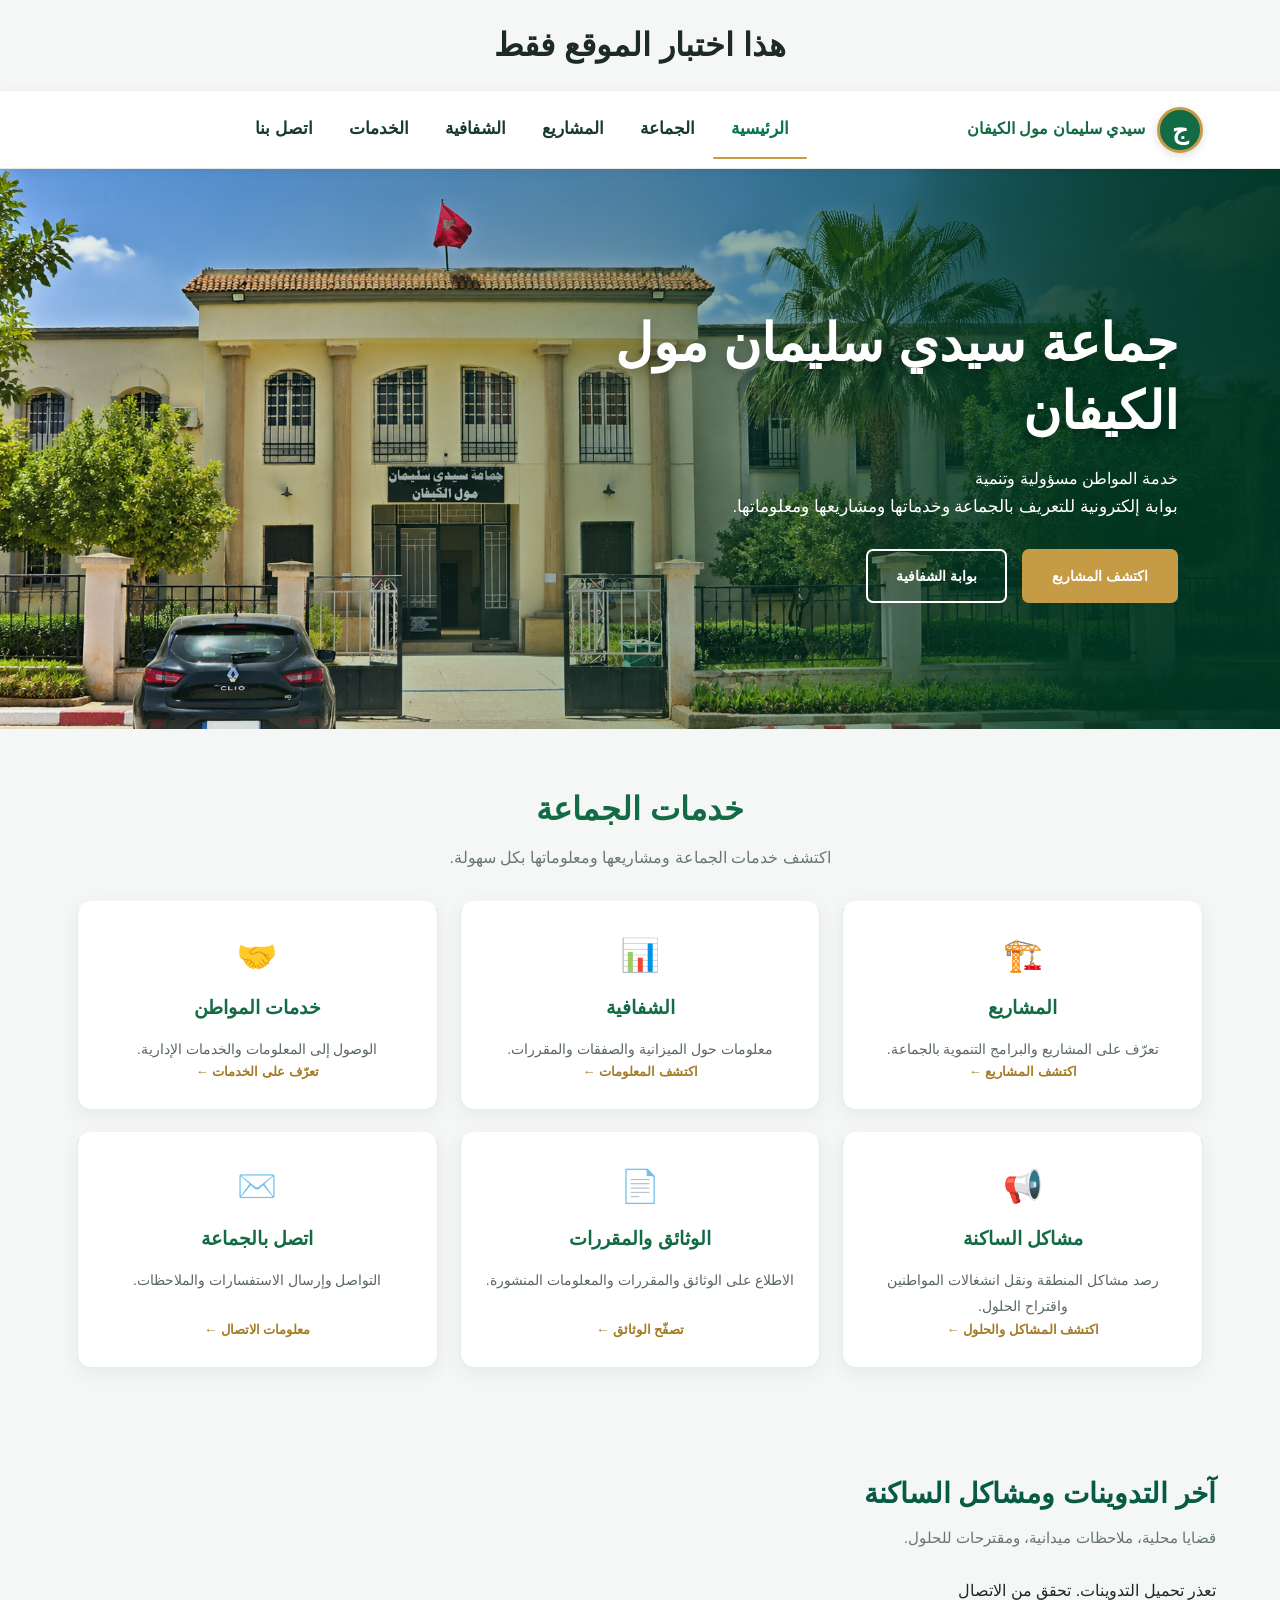
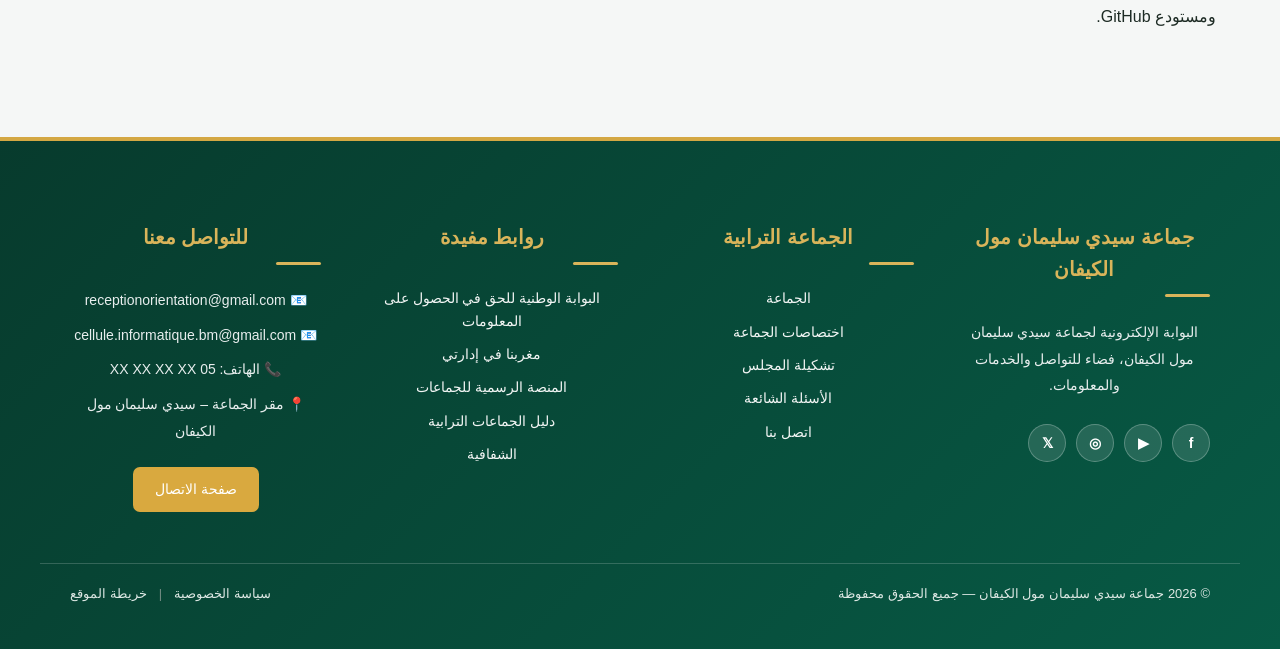
==== index.html @ 18ee107d "Update index.html" ====
<!DOCTYPE html>
<html lang="ar" dir="rtl">

<head>
    <meta charset="UTF-8">
    <meta name="viewport" content="width=device-width, initial-scale=1.0">

    <title>جماعة سيدي سليمان مول الكيفان النسخة التجريبية</title>

    <link rel="stylesheet" href="style.css">
</head>

<body>
    <div style="text-align:center; padding:20px;">
        <h1>هذا اختبار الموقع فقط </h1>
    </div>
    <header <header class="header">

        <div class="brand">

            <div class="logo-mark">
                ج
            </div>

            <div class="brand-text">
                <strong>سيدي سليمان مول الكيفان</strong>
            </div>

        </div>

        <nav>
            <a href="index.html" class="active">الرئيسية</a>
            <a href="pages/commune.html">الجماعة</a>
            <a href="pages/projects.html">المشاريع</a>
            <a href="pages/transparency.html">الشفافية</a>
            <a href="#">الخدمات</a>
            <a href="pages/contact.html">اتصل بنا</a>
        </nav>

    </header>


    <main>

        <section class="hero">

            <div class="hero-content">

                <h1>جماعة سيدي سليمان مول الكيفان</h1>

                <p>
                    خدمة المواطن مسؤولية وتنمية
                </p>

                <p class="description">
                    بوابة إلكترونية للتعريف بالجماعة
                    وخدماتها ومشاريعها ومعلوماتها.
                </p>

                <div class="buttons">

                    <a href="pages/projects.html" class="btn primary">
                        اكتشف المشاريع
                    </a>

                    <a href="pages/transparency.html" class="btn secondary">
                        بوابة الشفافية
                    </a>

                </div>

            </div>

        </section>

        <section class="services" id="services">
            <h2>خدمات الجماعة</h2>
            <p class="services-intro">اكتشف خدمات الجماعة ومشاريعها ومعلوماتها بكل سهولة.</p>

            <div class="cards">

                <a href="pages/projects.html" class="card">
                    <div class="card-icon">🏗️</div>
                    <h3>المشاريع</h3>
                    <p>تعرّف على المشاريع والبرامج التنموية بالجماعة.</p>
                    <span class="card-link">اكتشف المشاريع ←</span>
                </a>

                <a href="pages/transparency.html" class="card">
                    <div class="card-icon">📊</div>
                    <h3>الشفافية</h3>
                    <p>معلومات حول الميزانية والصفقات والمقررات.</p>
                    <span class="card-link">اكتشف المعلومات ←</span>
                </a>

                <a href="pages/services.html" class="card">
                    <div class="card-icon">🤝</div>
                    <h3>خدمات المواطن</h3>
                    <p>الوصول إلى المعلومات والخدمات الإدارية.</p>
                    <span class="card-link">تعرّف على الخدمات ←</span>
                </a>

                <a href="#posts" class="card">
                    <div class="card-icon">📢</div>
                    <h3>مشاكل الساكنة</h3>
                    <p>رصد مشاكل المنطقة ونقل انشغالات المواطنين واقتراح الحلول.</p>
                    <span class="card-link">اكتشف المشاكل والحلول ←</span>
                </a>

                <a href="pages/documents.html" class="card">
                    <div class="card-icon">📄</div>
                    <h3>الوثائق والمقررات</h3>
                    <p>الاطلاع على الوثائق والمقررات والمعلومات المنشورة.</p>
                    <span class="card-link">تصفّح الوثائق ←</span>
                </a>

                <a href="pages/contact.html" class="card">
                    <div class="card-icon">✉️</div>
                    <h3>اتصل بالجماعة</h3>
                    <p>التواصل وإرسال الاستفسارات والملاحظات.</p>
                    <span class="card-link">معلومات الاتصال ←</span>
                </a>

            </div>
        </section>
        <section class="posts-section" id="posts">
            <div class="section-header">
                <h2>آخر التدوينات ومشاكل الساكنة</h2>
                <p>قضايا محلية، ملاحظات ميدانية، ومقترحات للحلول.</p>
            </div>

            <div id="posts-container" class="posts-grid">
                <p>جاري تحميل التدوينات...</p>
            </div>
        </section>
    </main>


    <footer class="site-footer">

        <div class="footer-container">

            <!-- معلومات الجماعة -->
            <div class="footer-column">
                <h3>جماعة سيدي سليمان مول الكيفان</h3>
                <p>
                    البوابة الإلكترونية لجماعة سيدي سليمان مول الكيفان،
                    فضاء للتواصل والخدمات والمعلومات.
                </p>

                <div class="social-links">
                    <a href="#" aria-label="Facebook">f</a>
                    <a href="#" aria-label="YouTube">▶</a>
                    <a href="#" aria-label="Instagram">◎</a>
                    <a href="#" aria-label="X">𝕏</a>
                </div>
            </div>


            <!-- روابط الجماعة -->
            <div class="footer-column">
                <h3>الجماعة الترابية</h3>

                <a href="pages/commune.html">الجماعة</a>
                <a href="pages/commune.html">اختصاصات الجماعة</a>
                <a href="pages/commune.html">تشكيلة المجلس</a>
                <a href="pages/commune.html">الأسئلة الشائعة</a>
                <a href="pages/contact.html">اتصل بنا</a>
            </div>


            <!-- روابط مفيدة -->
            <div class="footer-column">
                <h3>روابط مفيدة</h3>

                <a href="#">البوابة الوطنية للحق في الحصول على المعلومات</a>
                <a href="#">مغربنا في إدارتي</a>
                <a href="#">المنصة الرسمية للجماعات</a>
                <a href="#">دليل الجماعات الترابية</a>
                <a href="pages/transparency.html">الشفافية</a>
            </div>


            <!-- الاتصال -->
            <div class="footer-column">
                <h3>للتواصل معنا</h3>

                <p>📧 receptionorientation@gmail.com</p>
                <p>📧 cellule.informatique.bm@gmail.com</p>
                <p>📞 الهاتف: 05 XX XX XX XX</p>
                <p>📍 مقر الجماعة – سيدي سليمان مول الكيفان</p>

                <a href="pages/contact.html" class="contact-button">
                    صفحة الاتصال
                </a>
            </div>

        </div>


        <!-- أسفل الفوتر -->
        <div class="footer-bottom">
            <p>
                © 2026 جماعة سيدي سليمان مول الكيفان
                — جميع الحقوق محفوظة
            </p>

            <div>
                <a href="#">سياسة الخصوصية</a>
                <span>|</span>
                <a href="#">خريطة الموقع</a>
            </div>
        </div>

    </footer>


    <script src="script.js"></script>

</body>

</html>
---- style.css ----
/* =====================================================

   الموقع الإلكتروني لجماعة سيدي سليمان مول الكيفان

   STYLE.CSS

\===================================================== */





/* =====================================================

   إعدادات عامة

\===================================================== */



* {

    margin: 0;

    padding: 0;

    box-sizing: border-box;

}



html {

    scroll-behavior: smooth;

}



body {

    font-family: Arial, "Tahoma", sans-serif;

    direction: rtl;

    background: #f5f7f6;

    color: #1d2b24;

    line-height: 1.6;

}





/* =====================================================

   HEADER - الشريط العلوي

\===================================================== */



.header {

    height: 78px;



    background: #ffffff;



    display: flex;

    align-items: center;

    justify-content: space-between;



    padding: 0 6%;



    direction: rtl;



    border-bottom: 1px solid #e8e8e8;



    box-shadow: 0 2px 12px rgba(0, 0, 0, 0.06);



    position: relative;

    z-index: 100;

}





/* =====================================================

   الشعار واسم الجماعة

\===================================================== */



.brand {

    display: flex;

    align-items: center;



    gap: 12px;



    white-space: nowrap;

}





/* الشعار المؤقت */



.logo-mark {

    width: 46px;

    height: 46px;



    border-radius: 50%;



    background: #126b45;



    color: #ffffff;



    display: flex;

    align-items: center;

    justify-content: center;



    font-size: 25px;

    font-weight: bold;



    border: 3px solid #c59b45;



    box-shadow: 0 3px 10px rgba(0, 0, 0, 0.12);

}





/* اسم الجماعة */



.brand-text {

    display: flex;

    flex-direction: column;



    line-height: 1.3;

}



.brand-text span {

    font-size: 12px;



    color: #c59b45;



    font-weight: bold;

}



.brand-text strong {

    font-size: 16px;



    color: #126b45;



    font-weight: 700;

}





/* =====================================================

   القائمة الرئيسية

\===================================================== */



nav {

    display: flex;



    align-items: center;



    gap: 25px;



    margin: 0;

    padding: 0;

}



nav a {

    position: relative;



    text-decoration: none;



    color: #26352e;



    font-size: 14px;



    font-weight: 600;



    padding: 8px 0;



    transition: 0.3s ease;

}





/* عند تمرير الماوس */



nav a:hover {

    color: #126b45;

}





/* الصفحة الحالية */



nav a.active {

    color: #126b45;

}





/* الخط الذهبي تحت الصفحة الحالية */



nav a.active::after {

    content: "";



    position: absolute;



    right: 0;

    left: 0;



    bottom: 0;



    height: 2px;



    background: #c59b45;



    border-radius: 10px;

}





/* =====================================================

   HERO - البانر الرئيسي

\===================================================== */



.hero {

    min-height: 560px;



    background-image:

        linear-gradient(90deg,

            rgba(0, 60, 40, 0.05),

            rgba(0, 60, 40, 0.68)),

        url("images/commune.jpg");



    background-size: cover;



    background-position: center;



    background-repeat: no-repeat;



    display: flex;



    align-items: center;



    padding: 70px 8%;

}





/* محتوى البانر */



.hero-content {

    color: white;



    max-width: 650px;



    margin-right: 0;



    margin-left: auto;



    text-align: right;

}





/* اسم الجماعة فوق العنوان */



.hero-content>p:first-child {

    font-size: 18px;



    font-weight: 600;



    margin-bottom: 10px;

}





/* العنوان الرئيسي */



.hero h1 {

    font-size: 52px;



    line-height: 1.3;



    margin: 15px 0 20px;



    color: #ffffff;



    font-weight: 800;



    text-shadow: 0 3px 12px rgba(0, 0, 0, 0.25);

}





/* الوصف */



.hero .description {

    font-size: 17px;



    line-height: 1.9;



    color: #ffffff;



    margin-bottom: 25px;

}





/* =====================================================

   أزرار البانر

\===================================================== */



.buttons {

    display: flex;



    align-items: center;



    gap: 15px;



    margin-top: 25px;

}



.btn {

    display: inline-block;



    padding: 14px 28px;



    border-radius: 7px;



    text-decoration: none;



    font-weight: bold;



    font-size: 14px;



    transition: all 0.3s ease;

}





/* زر المشاريع */



.btn.primary {

    background: #c59b45;



    color: #ffffff;



    border: 2px solid #c59b45;

}



.btn.primary:hover {

    background: #b18738;



    border-color: #b18738;



    transform: translateY(-2px);

}





/* زر الشفافية */



.btn.secondary {

    background: transparent;



    color: #ffffff;



    border: 2px solid #ffffff;

}



.btn.secondary:hover {

    background: #ffffff;



    color: #126b45;



    transform: translateY(-2px);

}





/* =====================================================

   قسم خدمات الجماعة

\===================================================== */



.services {

    padding: 70px 8%;



    background: #f5f7f6;



    text-align: center;

}





/* عنوان القسم */



.services h2 {

    font-size: 32px;



    margin-bottom: 40px;



    color: #126b45;



    font-weight: 800;

}





/* البطاقات */



.cards {

    display: grid;



    grid-template-columns: repeat(3, 1fr);



    gap: 25px;



    max-width: 1200px;



    margin: 0 auto;

}





/* البطاقة */



.card {

    background: #ffffff;



    padding: 35px 25px;



    border-radius: 14px;



    box-shadow:

        0 5px 20px rgba(0, 0, 0, 0.07);



    transition: all 0.3s ease;



    border-top: 3px solid transparent;

}



/* الحفاظ على شكل البطاقة عندما تكون رابطاً */

a.card {

    display: block;

    box-sizing: border-box;

    color: inherit;

    text-decoration: none;

    cursor: pointer;



    padding: 22px 18px;

    min-height: 135px;

    border-radius: 14px;



    transition: transform 0.25s ease, box-shadow 0.25s ease;

}



a.card:hover {

    transform: translateY(-4px);

    box-shadow: 0 8px 22px rgba(0, 75, 55, 0.12);

}



a.card h3 {

    color: #08764f;

    margin-bottom: 10px;

}



a.card p {

    color: #666;

    line-height: 1.8;

}



a.card:focus-visible {

    outline: 2px solid #c9a34a;

    outline-offset: 3px;

}



/* تأثير البطاقة */



.card:hover {

    transform: translateY(-5px);



    border-top-color: #c59b45;



    box-shadow:

        0 10px 25px rgba(0, 0, 0, 0.10);

}





/* عنوان البطاقة */



.card h3 {

    color: #126b45;



    font-size: 20px;



    margin-bottom: 15px;

}





/* نص البطاقة */



.card p {

    color: #555555;



    line-height: 1.9;



    font-size: 14px;

}





/* =====================================================

   FOOTER

\===================================================== */



footer {

    background: #103d2b;



    color: #ffffff;



    text-align: center;



    padding: 25px 15px;



    font-size: 14px;

}



footer p {

    margin: 0;

}





/* =====================================================

   RESPONSIVE - الأجهزة اللوحية

\===================================================== */



@media (max-width: 1000px) {



    .header {

        padding: 0 4%;

    }



    nav {

        gap: 18px;

    }



    nav a {

        font-size: 13px;

    }



    .hero h1 {

        font-size: 45px;

    }



    .cards {

        grid-template-columns: repeat(2, 1fr);

    }

}





/* =====================================================

   RESPONSIVE - الهاتف

\===================================================== */



@media (max-width: 768px) {



    /* HEADER */



    .header {

        height: auto;



        padding: 14px 20px;



        flex-direction: column;



        gap: 15px;

    }





    /* الشعار */



    .brand {

        width: 100%;



        justify-content: center;

    }





    .logo-mark {

        width: 42px;

        height: 42px;



        font-size: 22px;

    }





    .brand-text strong {

        font-size: 15px;

    }





    /* القائمة */



    nav {

        width: 100%;



        justify-content: center;



        flex-wrap: wrap;



        gap: 10px 18px;

    }



    nav a {

        font-size: 13px;

    }





    /* HERO */



    .hero {

        min-height: 620px;



        padding: 50px 25px;



        justify-content: center;



        background-position: center center;

    }





    .hero-content {

        width: 100%;



        max-width: 600px;



        margin: 0 auto;



        text-align: center;

    }





    .hero-content>p:first-child {

        font-size: 16px;

    }





    .hero h1 {

        font-size: 38px;



        line-height: 1.45;

    }





    .hero .description {

        font-size: 15px;



        line-height: 1.8;

    }





    /* الأزرار */



    .buttons {

        justify-content: center;



        flex-wrap: wrap;



        gap: 10px;

    }





    .btn {

        padding: 12px 22px;



        font-size: 13px;

    }





    /* الخدمات */



    /* الخدمات */

    .services {

        padding: 35px 20px;

    }



    .services h2 {

        font-size: 28px;

        margin-bottom: 22px;

    }



    .cards {

        display: grid;

        grid-template-columns: repeat(3, minmax(0, 1fr));

        gap: 16px;

        align-items: stretch;

    }



    .cards .card {

        min-width: 0;

        padding: 22px 18px;

        margin: 0;

        border-radius: 14px;

        transition: transform 0.2s ease, box-shadow 0.2s ease;

    }



    .cards .card:hover {

        transform: translateY(-4px);

        box-shadow: 0 10px 25px rgba(0, 65, 45, 0.10);

    }



    @media (max-width: 768px) {

        .cards {

            grid-template-columns: repeat(2, minmax(0, 1fr));

        }

    }



    @media (max-width: 480px) {

        .cards {

            grid-template-columns: 1fr;

        }

    }

}





/* =====================================================

   RESPONSIVE - الهواتف الصغيرة

\===================================================== */



@media (max-width: 480px) {



    .header {

        padding: 12px 15px;

    }





    .brand-text span {

        font-size: 10px;

    }





    .brand-text strong {

        font-size: 13px;

    }





    nav {

        gap: 8px 13px;

    }





    nav a {

        font-size: 12px;

    }





    .hero {

        min-height: 600px;



        padding: 40px 18px;



        background-position: center;

    }





    .hero h1 {

        font-size: 31px;

    }





    .hero-content>p:first-child {

        font-size: 14px;

    }





    .hero .description {

        font-size: 14px;

    }





    .buttons {

        flex-direction: column;



        align-items: center;

    }





    .btn {

        width: 200px;



        text-align: center;

    }





    .services h2 {

        font-size: 25px;

    }

}



/* =========================

   FOOTER

\========================= */



.site-footer {

    background: linear-gradient(135deg, #073b2d, #075a45);

    color: #ffffff;

    margin-top: 60px;

    direction: rtl;

    border-top: 4px solid #d4a843;

}



.footer-container {

    max-width: 1200px;

    margin: auto;

    padding: 55px 30px 40px;



    display: grid;

    grid-template-columns: repeat(4, 1fr);

    gap: 45px;

}



.footer-column h3 {

    color: #d9b45a;

    font-size: 20px;

    margin-bottom: 22px;

    position: relative;

    padding-bottom: 12px;

}



.footer-column h3::after {

    content: "";

    position: absolute;

    right: 0;

    bottom: 0;



    width: 45px;

    height: 3px;



    background: #d9b45a;

    border-radius: 5px;

}



.footer-column p {

    color: #e8eeee;

    font-size: 14px;

    line-height: 1.9;

    margin: 8px 0;

}



.footer-column a {

    display: block;



    color: #f2f5f4;

    text-decoration: none;



    font-size: 14px;

    margin: 11px 0;



    transition: 0.3s;

}



.footer-column a:hover {

    color: #d9b45a;

    transform: translateX(-6px);

}





/* زر الاتصال */



.contact-button {

    display: inline-block !important;



    background: #d9a93f;

    color: #ffffff !important;



    padding: 11px 22px;

    border-radius: 7px;



    margin-top: 15px !important;



    text-align: center;



    transition: 0.3s !important;

}



.contact-button:hover {

    background: #ffffff;

    color: #075a45 !important;



    transform: translateY(-2px) !important;

}





/* شبكات التواصل */



.social-links {

    display: flex;

    gap: 10px;

    margin-top: 25px;

}



.social-links a {

    width: 38px;

    height: 38px;



    display: flex !important;

    align-items: center;

    justify-content: center;



    background: rgba(255, 255, 255, 0.12);



    border: 1px solid rgba(255, 255, 255, 0.25);



    border-radius: 50%;



    color: white !important;



    font-weight: bold;



    margin: 0 !important;

}



.social-links a:hover {

    background: #d9a93f;

    border-color: #d9a93f;



    transform: translateY(-4px) !important;

}





/* الجزء السفلي */



.footer-bottom {

    border-top: 1px solid rgba(255, 255, 255, 0.18);



    max-width: 1200px;

    margin: auto;



    padding: 20px 30px;



    display: flex;

    justify-content: space-between;

    align-items: center;



    gap: 20px;



    font-size: 13px;

}



.footer-bottom p {

    margin: 0;

    color: #dce7e3;

}



.footer-bottom div {

    display: flex;

    gap: 12px;

    align-items: center;

}



.footer-bottom a {

    color: #dce7e3;

    text-decoration: none;

}



.footer-bottom a:hover {

    color: #d9b45a;

}



.footer-bottom span {

    color: #718a82;

}





/* =========================

   الهاتف

\========================= */



@media (max-width: 900px) {



    .footer-container {

        grid-template-columns: repeat(2, 1fr);

        gap: 35px;

    }



}





@media (max-width: 600px) {



    .footer-container {

        grid-template-columns: 1fr;

        padding: 40px 25px;

    }



    .footer-bottom {

        flex-direction: column;

        text-align: center;

    }



}



.posts-section .section-header p {

    color: #666;

    line-height: 1.8;

}



.posts-grid {

    display: grid;

    grid-template-columns: repeat(auto-fit, minmax(250px, 1fr));

    gap: 22px;

    max-width: 1200px;

    margin: 0 auto;

}



.post-card {

    background: #fff;

    border-radius: 12px;

    overflow: hidden;

    box-shadow: 0 4px 15px rgba(0, 0, 0, 0.07);

}



.post-card img {

    width: 100%;

    height: 200px;

    object-fit: cover;

}



.post-card .post-content {

    padding: 18px;

}



.post-card h3 {

    color: #075b43;

    margin: 0 0 12px;

    line-height: 1.7;

}



.post-card p {

    color: #555;

    line-height: 1.8;

}



.post-card .post-date {

    color: #888;

    font-size: 13px;

}

/* =====================================================
   تحسين بطاقات الخدمات - شبكة مرتبة ومتجاوبة
   3 بطاقات في الصف على الحاسوب، 2 على اللوحي، و1 على الهاتف
===================================================== */
.services {
    padding: 48px 5%;
}

.services h2 {
    margin-bottom: 28px;
}

.services .cards {
    display: grid;
    grid-template-columns: repeat(3, minmax(0, 1fr));
    gap: 22px;
    width: 100%;
    max-width: 1200px;
    margin: 0 auto;
    align-items: stretch;
}

.services .cards>.card,
.services .cards>a.card {
    display: flex;
    flex-direction: column;
    justify-content: flex-start;
    min-width: 0;
    min-height: 165px;
    height: 100%;
    margin: 0;
    padding: 26px 22px;
    background: #fff;
    border: 1px solid #e6ece8;
    border-top: 3px solid transparent;
    border-radius: 14px;
    box-shadow: 0 5px 18px rgba(18, 70, 48, 0.07);
    color: #1d2b24;
    text-align: center;
    text-decoration: none;
    overflow-wrap: anywhere;
    transition: transform .22s ease, box-shadow .22s ease, border-color .22s ease;
}

.services .cards>.card:hover,
.services .cards>a.card:hover {
    transform: translateY(-5px);
    border-top-color: #c59b45;
    box-shadow: 0 12px 26px rgba(18, 70, 48, 0.13);
}

.services .cards .card h3 {
    margin: 0 0 12px;
    color: #126b45;
    font-size: 19px;
    line-height: 1.6;
}

.services .cards .card p {
    margin: 0;
    color: #5b6861;
    font-size: 14px;
    line-height: 1.9;
}

.services .cards .card:focus-visible {
    outline: 3px solid #c59b45;
    outline-offset: 3px;
}

@media (max-width: 1000px) {
    .services .cards {
        grid-template-columns: repeat(2, minmax(0, 1fr));
        gap: 18px;
    }
}

@media (max-width: 600px) {
    .services {
        padding: 34px 16px;
    }

    .services h2 {
        font-size: 25px;
        margin-bottom: 22px;
    }

    .services .cards {
        grid-template-columns: 1fr;
        gap: 14px;
    }

    .services .cards>.card,
    .services .cards>a.card {
        min-height: 0;
        padding: 22px 18px;
    }
}

/* شبكة خدمات الجماعة */
.services {
    padding: 55px 6%;
    background: #f5f7f6;
    text-align: center;
}

.services h2 {
    color: #126b45;
    font-size: 32px;
    margin-bottom: 10px;
}

.services-intro {
    color: #697a72;
    margin-bottom: 30px;
}

.services .cards {
    display: grid;
    grid-template-columns: repeat(3, minmax(0, 1fr));
    gap: 22px;
    max-width: 1200px;
    margin: 0 auto;
    align-items: stretch;
}

.services .card {
    display: flex;
    flex-direction: column;
    align-items: center;
    justify-content: flex-start;
    min-width: 0;
    min-height: 230px;
    padding: 28px 22px;
    margin: 0;
    background: #fff;
    border: 1px solid #e7ede9;
    border-top: 3px solid #c59b45;
    border-radius: 14px;
    box-shadow: 0 5px 18px rgba(0, 50, 35, 0.06);
    text-decoration: none;
    transition: transform .25s ease, box-shadow .25s ease;
}

.services .card:hover {
    transform: translateY(-5px);
    box-shadow: 0 12px 26px rgba(0, 65, 45, 0.12);
}

.services .card-icon {
    font-size: 32px;
    margin-bottom: 12px;
}

.services .card h3 {
    color: #126b45;
    font-size: 19px;
    margin-bottom: 10px;
}

.services .card p {
    color: #626e68;
    font-size: 14px;
    line-height: 1.9;
    margin-bottom: 15px;
}

.services .card-link {
    color: #a47b25;
    font-size: 13px;
    font-weight: bold;
    margin-top: auto;
}

@media (max-width: 900px) {
    .services .cards {
        grid-template-columns: repeat(2, minmax(0, 1fr));
        gap: 16px;
    }
}

@media (max-width: 520px) {
    .services {
        padding: 35px 16px;
    }

    .services .cards {
        grid-template-columns: 1fr;
    }

    .services .card {
        min-height: 190px;
    }

    /* بطاقات المنشورات */
    .posts-section {
        padding: 48px 6%;
    }

    .posts-section .section-header {
        max-width: 1200px;
        margin: 0 auto 24px;
    }

    .posts-grid {
        display: grid;
        grid-template-columns: repeat(3, minmax(0, 1fr));
        gap: 22px;
        max-width: 1200px;
        margin: 0 auto;
        align-items: stretch;
    }

    .post-card {
        min-width: 0;
        overflow: hidden;
        display: flex;
        flex-direction: column;
        background: #fff;
        border: 1px solid #e7ede9;
        border-radius: 14px;
        box-shadow: 0 5px 18px rgba(0, 50, 35, .07);
        transition: transform .25s ease, box-shadow .25s ease;
    }

    .post-card:hover {
        transform: translateY(-4px);
        box-shadow: 0 12px 26px rgba(0, 65, 45, .12);
    }

    .post-image-link,
    .post-image-placeholder {
        display: flex;
        width: 100%;
        height: 205px;
        overflow: hidden;
        align-items: center;
        justify-content: center;
        background: #eaf1ed;
    }

    .post-image {
        display: block;
        width: 100%;
        height: 100%;
        object-fit: cover;
    }

    .post-image-placeholder {
        font-size: 42px;
    }

    .post-content {
        display: flex;
        flex: 1;
        flex-direction: column;
        align-items: flex-start;
        padding: 20px;
    }

    .post-meta {
        display: flex;
        flex-wrap: wrap;
        align-items: center;
        gap: 8px;
        margin-bottom: 10px;
        color: #77847d;
        font-size: 12px;
    }

    .post-category {
        padding: 4px 9px;
        color: #126b45;
        background: #e8f3ed;
        border-radius: 20px;
    }

    .post-card h3 {
        margin: 0 0 10px;
        font-size: 18px;
        line-height: 1.7;
    }

    .post-card h3 a {
        color: #075b43;
        text-decoration: none;
    }

    .post-card p {
        margin: 0 0 18px;
        color: #626e68;
        font-size: 14px;
        line-height: 1.9;
    }

    .post-read-more {
        margin-top: auto;
        color: #a47b25;
        font-size: 13px;
        font-weight: 700;
        text-decoration: none;
    }

    @media (max-width: 900px) {
        .posts-grid {
            grid-template-columns: repeat(2, minmax(0, 1fr));
            gap: 16px;
        }
    }
}

/* تصميم احترافي لبطاقات آخر المنشورات */
.posts-section {
    padding: 40px 4%;
}

.posts-section .section-header {
    max-width: 1400px;
    margin: 0 auto 24px;
}

.posts-section .posts-grid {
    display: grid;
    grid-template-columns: repeat(4, minmax(0, 1fr));
    gap: 18px;
    max-width: 1400px;
    margin: 0 auto;
    align-items: stretch;
}

.posts-section .post-card {
    display: flex;
    flex-direction: column;
    min-width: 0;
    overflow: hidden;
    margin: 0;
    background: #fff;
    border: 1px solid #e5ebe7;
    border-radius: 12px;
    box-shadow: 0 4px 16px rgba(0, 55, 35, 0.07);
    transition: transform 0.2s ease, box-shadow 0.2s ease;
}

.posts-section .post-card:hover {
    transform: translateY(-4px);
    box-shadow: 0 9px 24px rgba(0, 55, 35, 0.13);
}

/* إطار الصورة: يعرض الصورة كاملة دون قصّها */
.posts-section .post-image-link,
.posts-section .post-image-placeholder {
    display: flex;
    align-items: center;
    justify-content: center;
    width: 100%;
    height: 165px;
    overflow: hidden;
    background: #f0f3f1;
}

.posts-section .post-image {
    display: block;
    width: 100%;
    height: 100%;
    object-fit: contain;
}

.posts-section .post-content {
    display: flex;
    flex: 1;
    flex-direction: column;
    align-items: flex-start;
    padding: 15px;
}

.posts-section .post-card h3 {
    font-size: 16px;
    line-height: 1.8;
    margin: 0 0 8px;
}

.posts-section .post-card p {
    font-size: 13px;
    line-height: 1.8;
    margin-bottom: 14px;
}

.posts-section .post-read-more {
    margin-top: auto;
}

/* الأجهزة اللوحية */
@media (max-width: 1050px) {
    .posts-section .posts-grid {
        grid-template-columns: repeat(2, minmax(0, 1fr));
    }
}

/* الهواتف */
@media (max-width: 560px) {
    .posts-section {
        padding: 30px 16px;
    }

    .posts-section .posts-grid {
        grid-template-columns: 1fr;
        gap: 16px;
    }

    .posts-section .post-image-link,
    .posts-section .post-image-placeholder {
        height: 200px;
    }
}

/* تحسين شامل لقسم المنشورات */
.posts-section {
    width: 100%;
    box-sizing: border-box;
    padding: 48px 5%;
    direction: rtl;
}

.posts-section .section-header {
    width: 100%;
    max-width: 1400px;
    margin: 0 auto 26px;
    text-align: right;
}

.posts-section .section-header h2 {
    color: #075b43;
    font-size: clamp(24px, 2.2vw, 32px);
    line-height: 1.6;
    margin-bottom: 8px;
}

.posts-section .section-header p {
    color: #65766d;
    font-size: 15px;
    line-height: 1.9;
}

/* شبكة بعرض كامل */
.posts-section #posts-container.posts-grid {
    display: grid !important;
    width: 100%;
    max-width: 1400px;
    box-sizing: border-box;
    grid-template-columns: repeat(4, minmax(0, 1fr)) !important;
    gap: 22px;
    margin: 0 auto;
    justify-items: stretch;
    align-items: stretch;
}

/* إطار كل منشور */
.posts-section .post-card {
    width: 100%;
    min-width: 0;
    box-sizing: border-box;
    border: 1px solid #e0e9e3;
    border-radius: 16px;
    background: #fff;
    overflow: hidden;
    box-shadow: 0 5px 20px rgba(0, 55, 35, .07);
    transition: transform .25s ease, box-shadow .25s ease;
}

.posts-section .post-card:hover {
    transform: translateY(-5px);
    box-shadow: 0 13px 28px rgba(0, 55, 35, .13);
}

/* صور المنشورات */
.posts-section .post-image-link,
.posts-section .post-image-placeholder {
    width: 100%;
    height: 175px;
    box-sizing: border-box;
    background: #f0f4f1;
    overflow: hidden;
}

.posts-section .post-image {
    width: 100%;
    height: 100%;
    object-fit: contain;
    display: block;
}

.posts-section .post-content {
    padding: 18px;
    text-align: right;
}

.posts-section .post-card h3 {
    font-size: 17px;
    line-height: 1.9;
    margin: 10px 0;
}

.posts-section .post-card h3 a {
    color: #075b43;
    text-decoration: none;
}

.posts-section .post-card h3 a:hover {
    color: #ad8128;
}

.posts-section .post-card p {
    color: #637168;
    font-size: 14px;
    line-height: 1.9;
}

.posts-section .post-read-more {
    display: inline-block;
    margin-top: 12px;
    padding: 9px 14px;
    border-radius: 8px;
    background: #075b43;
    color: #fff;
    text-decoration: none;
    font-size: 13px;
    transition: background .2s ease;
}

.posts-section .post-read-more:hover {
    background: #ad8128;
}

@media (max-width: 1050px) {
    .posts-section #posts-container.posts-grid {
        grid-template-columns: repeat(2, minmax(0, 1fr)) !important;
    }
}

@media (max-width: 560px) {
    .posts-section {
        padding: 32px 16px;
    }

    .posts-section #posts-container.posts-grid {
        grid-template-columns: 1fr !important;
        gap: 18px;
    }

    .posts-section .post-image-link,
    .posts-section .post-image-placeholder {
        height: 210px;
    }
}

/* إصلاح عرض شبكة المنشورات */
.posts-section {
    width: 100% !important;
    max-width: none !important;
    box-sizing: border-box !important;
}

.posts-section #posts-container {
    display: grid !important;
    width: 100% !important;
    max-width: 1400px !important;
    margin: 0 auto !important;
    box-sizing: border-box !important;
    grid-template-columns: repeat(4, minmax(0, 1fr)) !important;
    gap: 22px !important;
    justify-items: stretch !important;
}

.posts-section #posts-container>.post-card {
    width: 100% !important;
    max-width: none !important;
    min-width: 0 !important;
    margin: 0 !important;
    box-sizing: border-box !important;
}

@media (max-width: 1050px) {
    .posts-section #posts-container {
        grid-template-columns: repeat(2, minmax(0, 1fr)) !important;
    }
}

@media (max-width: 560px) {
    .posts-section #posts-container {
        grid-template-columns: 1fr !important;
    }
}

/* ===== تنسيق بطاقات التدوينات ===== */

#posts-container.posts-grid {
    display: grid;
    grid-template-columns: repeat(4, minmax(0, 1fr));
    gap: 20px;
    width: 100%;
    max-width: 1400px;
    margin: 0 auto;
    align-items: stretch;
}

/* إطار موحد لجميع التدوينات */
#posts-container .post-card {
    display: flex;
    flex-direction: column;
    width: 100%;
    min-width: 0;
    height: 100%;
    overflow: hidden;
    border: 1px solid #e5e7eb;
    border-radius: 12px;
    background: #ffffff;
    box-shadow: 0 3px 12px rgba(0, 0, 0, 0.06);
    transition: transform 0.2s ease, box-shadow 0.2s ease;
}

/* تأثير بسيط عند مرور المؤشر */
#posts-container .post-card:hover {
    transform: translateY(-4px);
    box-shadow: 0 8px 22px rgba(0, 0, 0, 0.12);
}

/* مساحة ثابتة للصورة */
#posts-container .post-image-link,
#posts-container .post-image-placeholder {
    display: flex;
    align-items: center;
    justify-content: center;
    width: 100%;
    aspect-ratio: 4 / 3;
    height: auto;
    min-height: 0;
    overflow: hidden;
    background: #f3f4f6;
}

/* إظهار الصورة كاملة داخل الإطار */
#posts-container .post-image {
    display: block;
    width: 100%;
    height: 100%;
    object-fit: contain;
    object-position: center;
}

/* العنوان فقط أسفل الصورة */
#posts-container .post-content {
    display: flex;
    flex-direction: column;
    flex: 1;
    justify-content: center;
    padding: 12px;
    text-align: right;
}

#posts-container .post-content>*:not(h3) {
    display: none;
}

#posts-container .post-content h3 {
    display: -webkit-box;
    margin: 0;
    overflow: hidden;
    color: #173b2b;
    font-size: 16px;
    font-weight: 700;
    line-height: 1.8;
    text-align: right;
    overflow-wrap: anywhere;
    -webkit-box-orient: vertical;
    -webkit-line-clamp: 2;
    line-clamp: 2;
    min-height: 3.6em;
}

/* الشاشات المتوسطة */
@media (max-width: 1000px) {
    #posts-container.posts-grid {
        grid-template-columns: repeat(2, minmax(0, 1fr));
        gap: 16px;
    }
}

/* الهواتف */
@media (max-width: 560px) {
    #posts-container.posts-grid {
        grid-template-columns: repeat(2, minmax(0, 1fr));
        gap: 10px;
    }

    #posts-container .post-content {
        padding: 8px;
    }

    #posts-container .post-content h3 {
        font-size: 14px;
        line-height: 1.7;
    }
}

/* ===== تنسيق القائمة الرئيسية فقط ===== */

header.header>nav {
    display: flex;
    flex-direction: row;
    justify-content: center;
    align-items: center;
    flex-wrap: nowrap;
    direction: rtl;
    gap: 0;
    width: 100%;
    margin: 0;
    padding: 0 24px;
    box-sizing: border-box;
}


header.header>nav a {
    display: inline-flex;
    align-items: center;
    justify-content: center;
    padding: 14px 18px;
    margin: 0;
    white-space: nowrap;
    text-align: center;
    text-decoration: none;
    font-size: 17px;
    font-weight: 700;
    line-height: 1.8;
    color: #173b2b;
    transition: color 0.2s ease, background-color 0.2s ease;
}

header.header>nav a:hover {
    color: #08744f;
}

header.header>nav a.active {
    color: #08744f;
    font-weight: 800;
}


/* الهاتف */
@media (max-width: 700px) {
    header.header>nav {
        flex-wrap: wrap;
        justify-content: center;
        padding: 8px;
    }

    header.header>nav a {
        padding: 8px 10px;
        font-size: 14px;
    }
}

/* ضبط صورة الجماعة في الهاتف */
@media screen and (max-width: 768px) {
    .hero {
        background-position: 35% center;
        background-size: cover;
    }
}
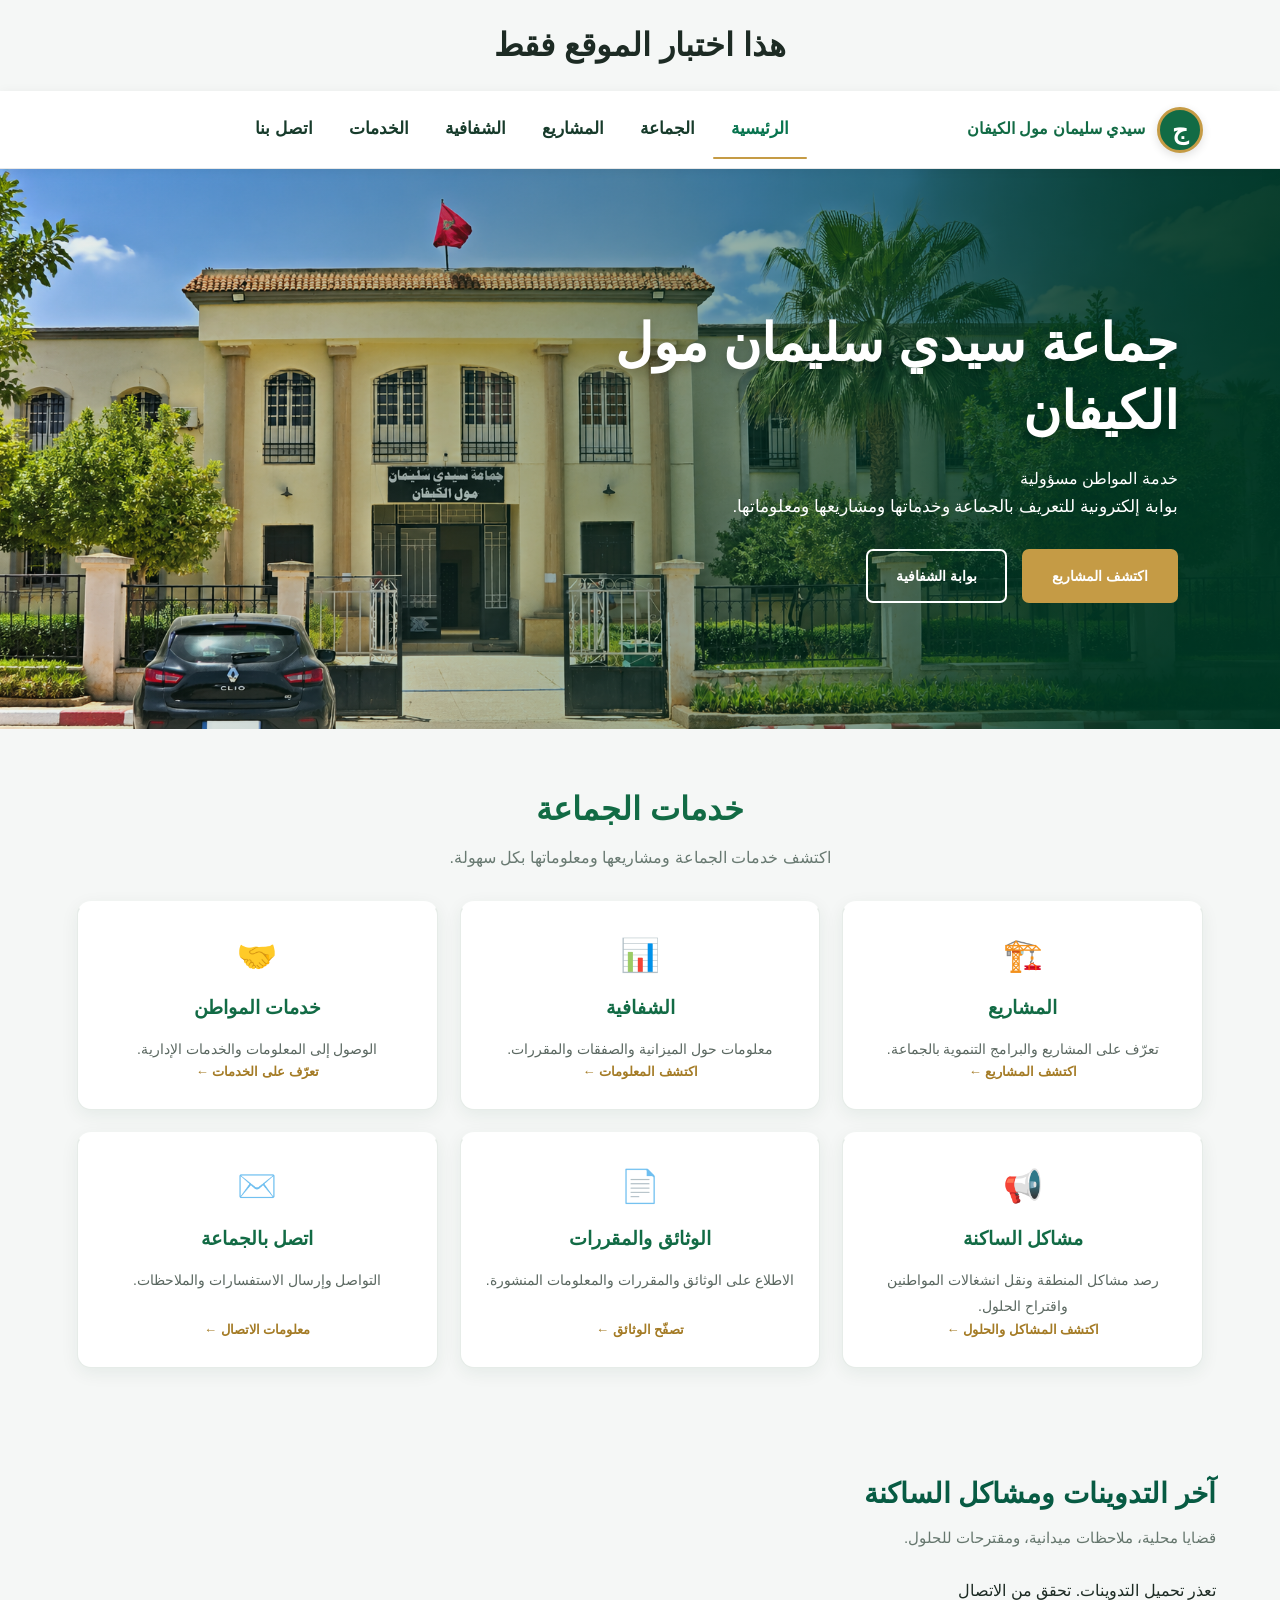
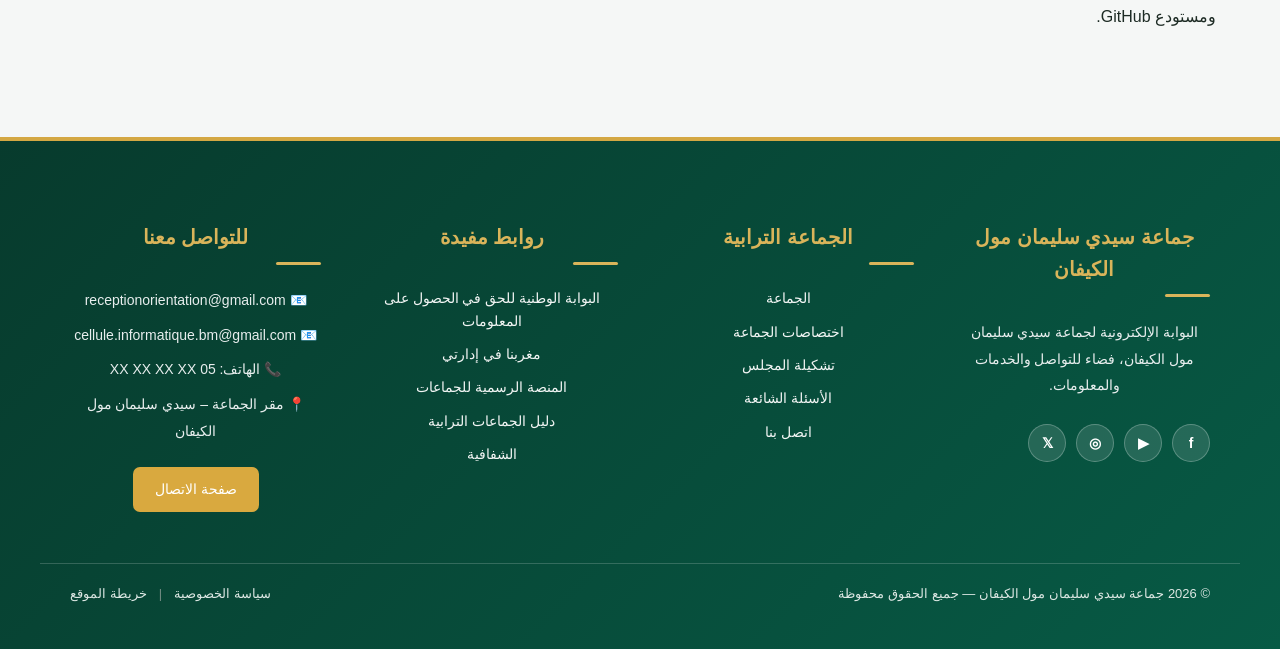
==== commit 42ef020d: "Update index.html" ====
--- a/index.html
+++ b/index.html
@@ -49,8 +49,7 @@
                 <h1>جماعة سيدي سليمان مول الكيفان</h1>
 
                 <p>
-                    خدمة المواطن مسؤولية وتنمية
-                </p>
+                    خدمة المواطن مسؤولية </p>
 
                 <p class="description">
                     بوابة إلكترونية للتعريف بالجماعة
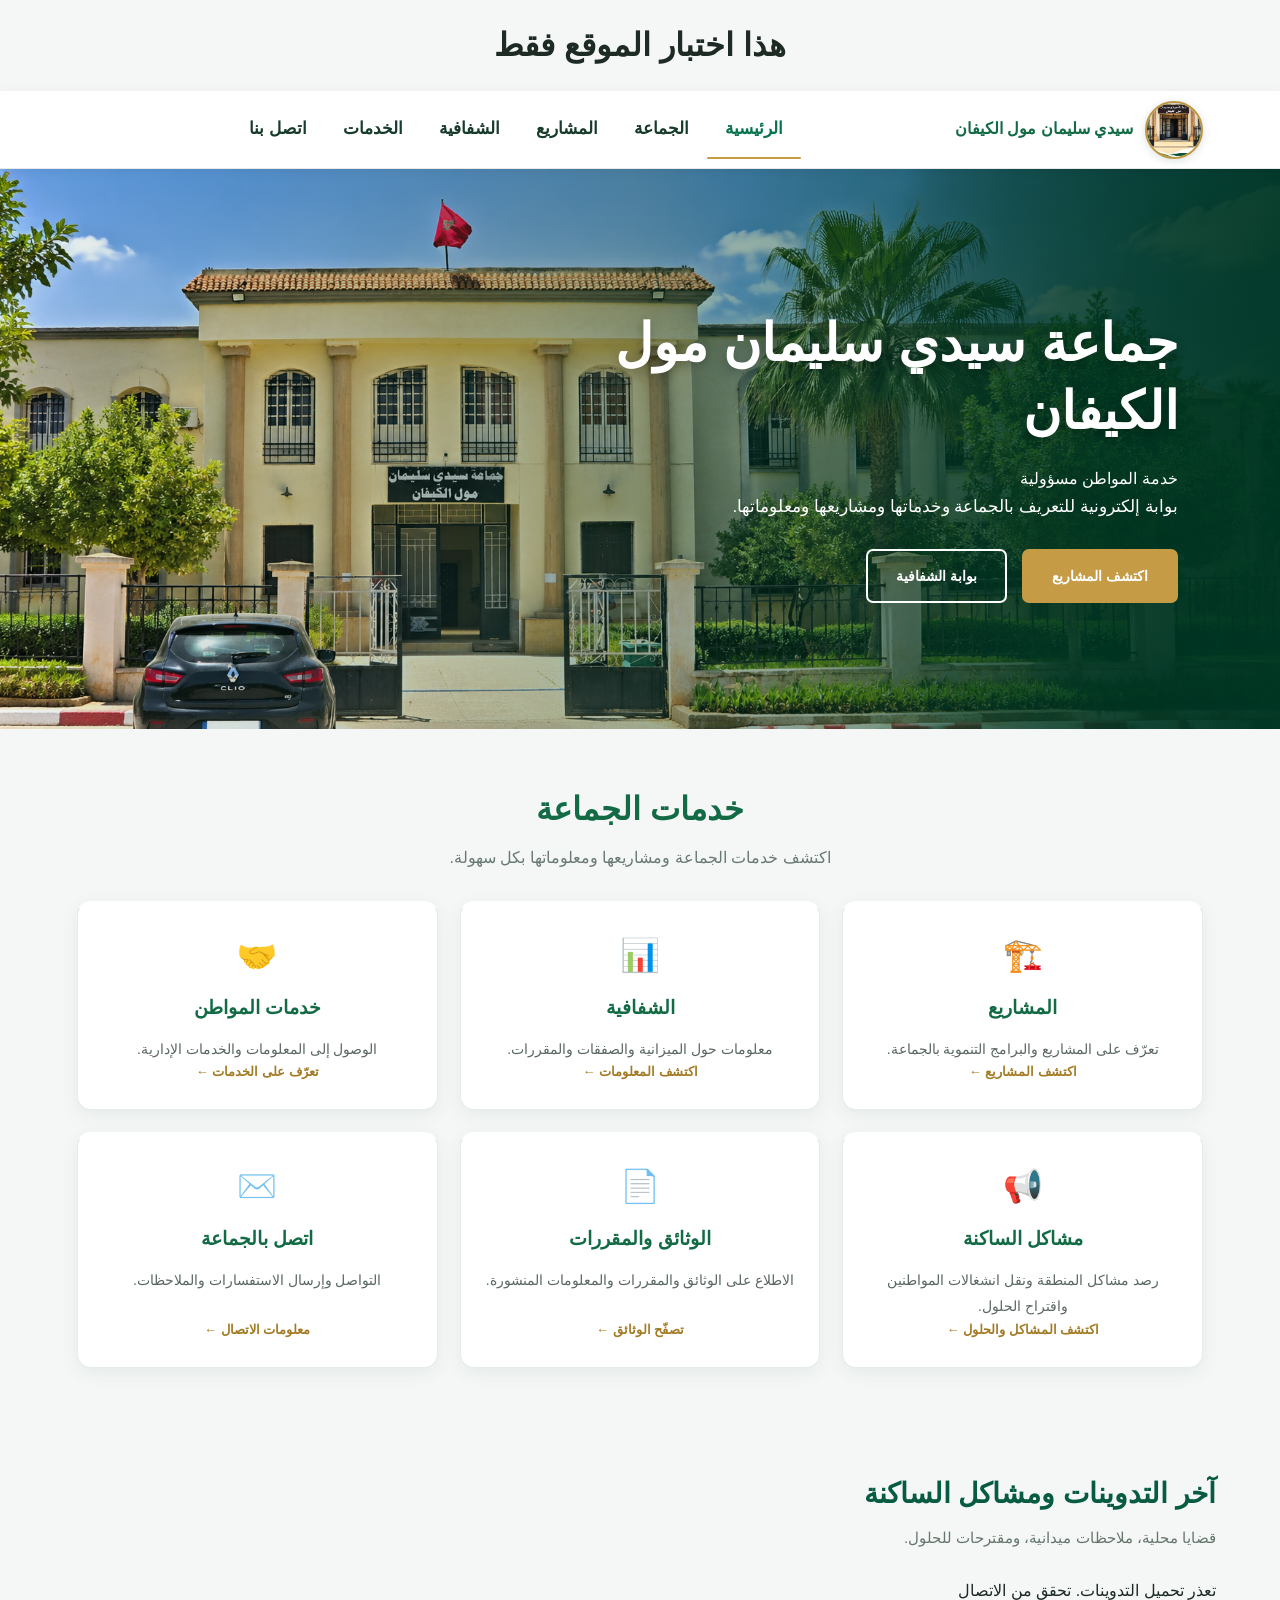
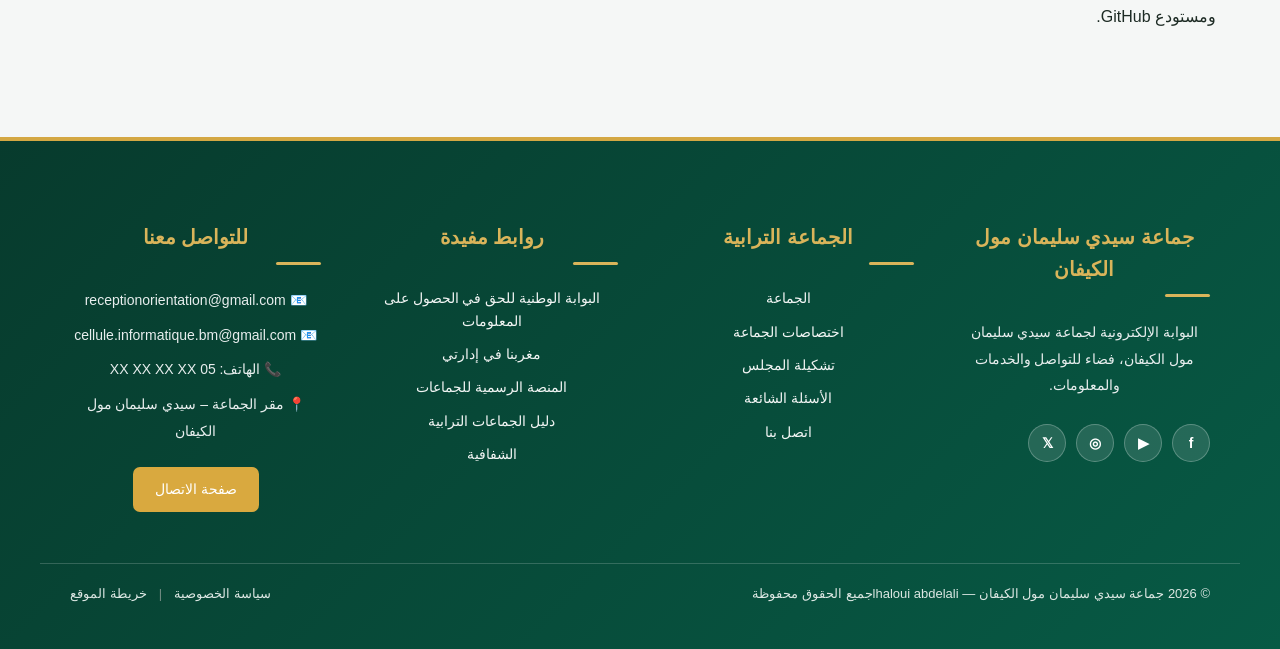
==== commit 98760a8e: "s" ====
--- a/index.html
+++ b/index.html
@@ -19,7 +19,12 @@
         <div class="brand">
 
             <div class="logo-mark">
-                ج
+
+                <a href="index.html" class="site-logo">
+                    <img src="images/logo-commune.png" alt="شعار جماعة سيدي سليمان مول الكيفان">
+                    <span>جماعة سيدي سليمان مول الكيفان</span>
+                </a>
+
             </div>
 
             <div class="brand-text">
@@ -201,7 +206,7 @@
         <div class="footer-bottom">
             <p>
                 © 2026 جماعة سيدي سليمان مول الكيفان
-                — جميع الحقوق محفوظة
+                — lhaloui abdelaliجميع الحقوق محفوظة
             </p>
 
             <div>
--- a/style.css
+++ b/style.css
@@ -140,47 +140,21 @@
 
 
 
+
+.logo-mark img {
+    width: 100%;
+    height: 100%;
+    object-fit: contain;
+    display: block;
+}
+
 .logo-mark {
-
-    width: 46px;
-
-    height: 46px;
-
-
-
-    border-radius: 50%;
-
-
-
-    background: #126b45;
-
-
-
-    color: #ffffff;
-
-
-
+    overflow: hidden;
     display: flex;
-
     align-items: center;
-
     justify-content: center;
-
-
-
-    font-size: 25px;
-
-    font-weight: bold;
-
-
-
-    border: 3px solid #c59b45;
-
-
-
-    box-shadow: 0 3px 10px rgba(0, 0, 0, 0.12);
-
-}
+}
+
 
 
 
@@ -2767,4 +2741,71 @@
         background-position: 35% center;
         background-size: cover;
     }
+}
+
+/* ضبط حجم شعار الجماعة */
+.header .logo-mark {
+    width: 58px;
+    height: 58px;
+    flex: 0 0 58px;
+    overflow: hidden;
+    display: flex;
+    align-items: center;
+    justify-content: center;
+    background: transparent;
+}
+
+.header .logo-mark img {
+    width: 100%;
+    height: 100%;
+    object-fit: contain;
+    display: block;
+}
+
+@media screen and (max-width: 768px) {
+    .header .logo-mark {
+        width: 44px;
+        height: 44px;
+        flex-basis: 44px;
+    }
+}
+
+/* إطار دائري احترافي لشعار الجماعة */
+.header .logo-mark {
+    width: 58px;
+    height: 58px;
+    flex: 0 0 58px;
+    box-sizing: border-box;
+    overflow: hidden;
+
+    display: flex;
+    align-items: center;
+    justify-content: center;
+
+    border: 2px solid #bd963f;
+    border-radius: 50%;
+    background: #ffffff;
+    padding: 3px;
+
+    box-shadow: 0 2px 8px rgba(0, 60, 40, 0.15);
+}
+
+.header .logo-mark img {
+    width: 100%;
+    height: 100%;
+    display: block;
+    object-fit: cover;
+    object-position: center;
+    border-radius: 50%;
+}
+
+/* حجم أصغر للهاتف */
+@media screen and (max-width: 768px) {
+    .header .logo-mark {
+        width: 44px;
+        height: 44px;
+        flex-basis: 44px;
+        border-width: 1.5px;
+        padding: 2px;
+    }
 }
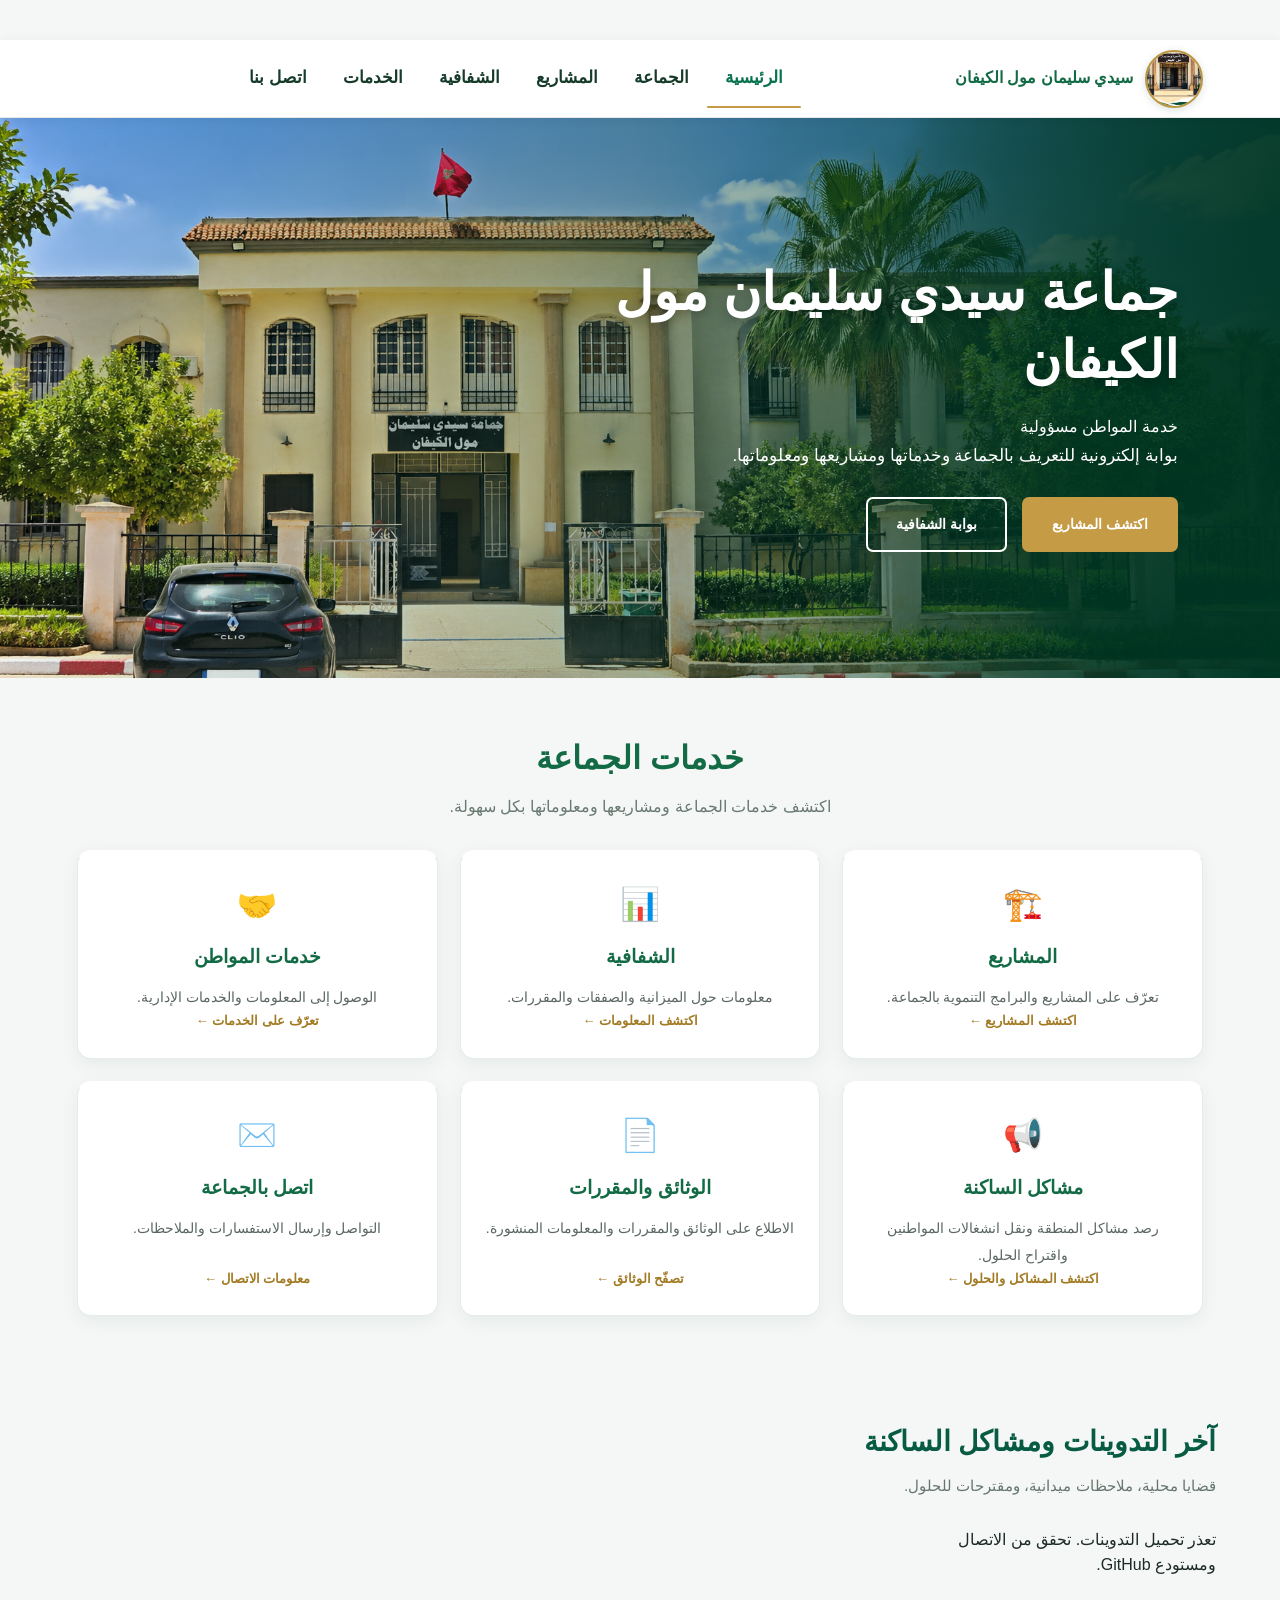
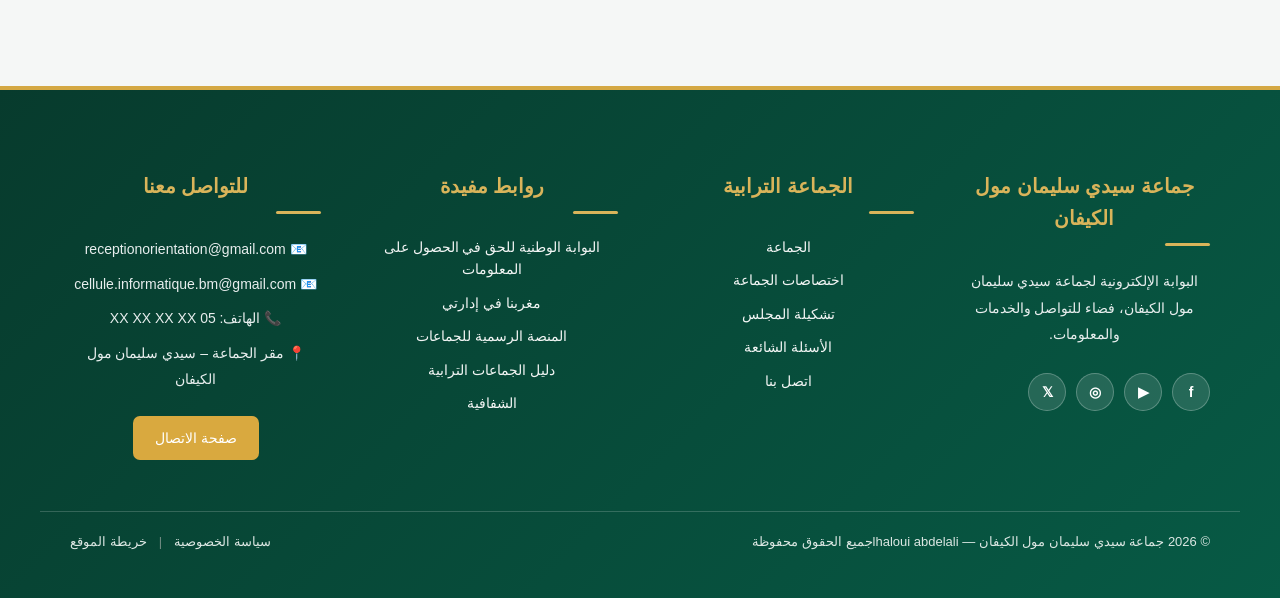
==== commit 6d8bd3d6: "d" ====
--- a/index.html
+++ b/index.html
@@ -12,7 +12,6 @@
 
 <body>
     <div style="text-align:center; padding:20px;">
-        <h1>هذا اختبار الموقع فقط </h1>
     </div>
     <header <header class="header">
 
--- a/style.css
+++ b/style.css
@@ -2808,4 +2808,37 @@
         border-width: 1.5px;
         padding: 2px;
     }
+}
+
+/* أيقونة الجماعة في الهيدر */
+.header .logo-mark {
+    width: 58px;
+    height: 58px;
+    flex: 0 0 58px;
+    padding: 0;
+    overflow: hidden;
+    box-sizing: border-box;
+    border: 2px solid #bd963f;
+    border-radius: 50%;
+    background: #fff;
+    display: flex;
+    align-items: center;
+    justify-content: center;
+}
+
+.header .logo-mark img {
+    display: block;
+    width: 100%;
+    height: 100%;
+    object-fit: cover;
+    object-position: center;
+    border-radius: 50%;
+}
+
+@media screen and (max-width: 768px) {
+    .header .logo-mark {
+        width: 48px;
+        height: 48px;
+        flex-basis: 48px;
+    }
 }
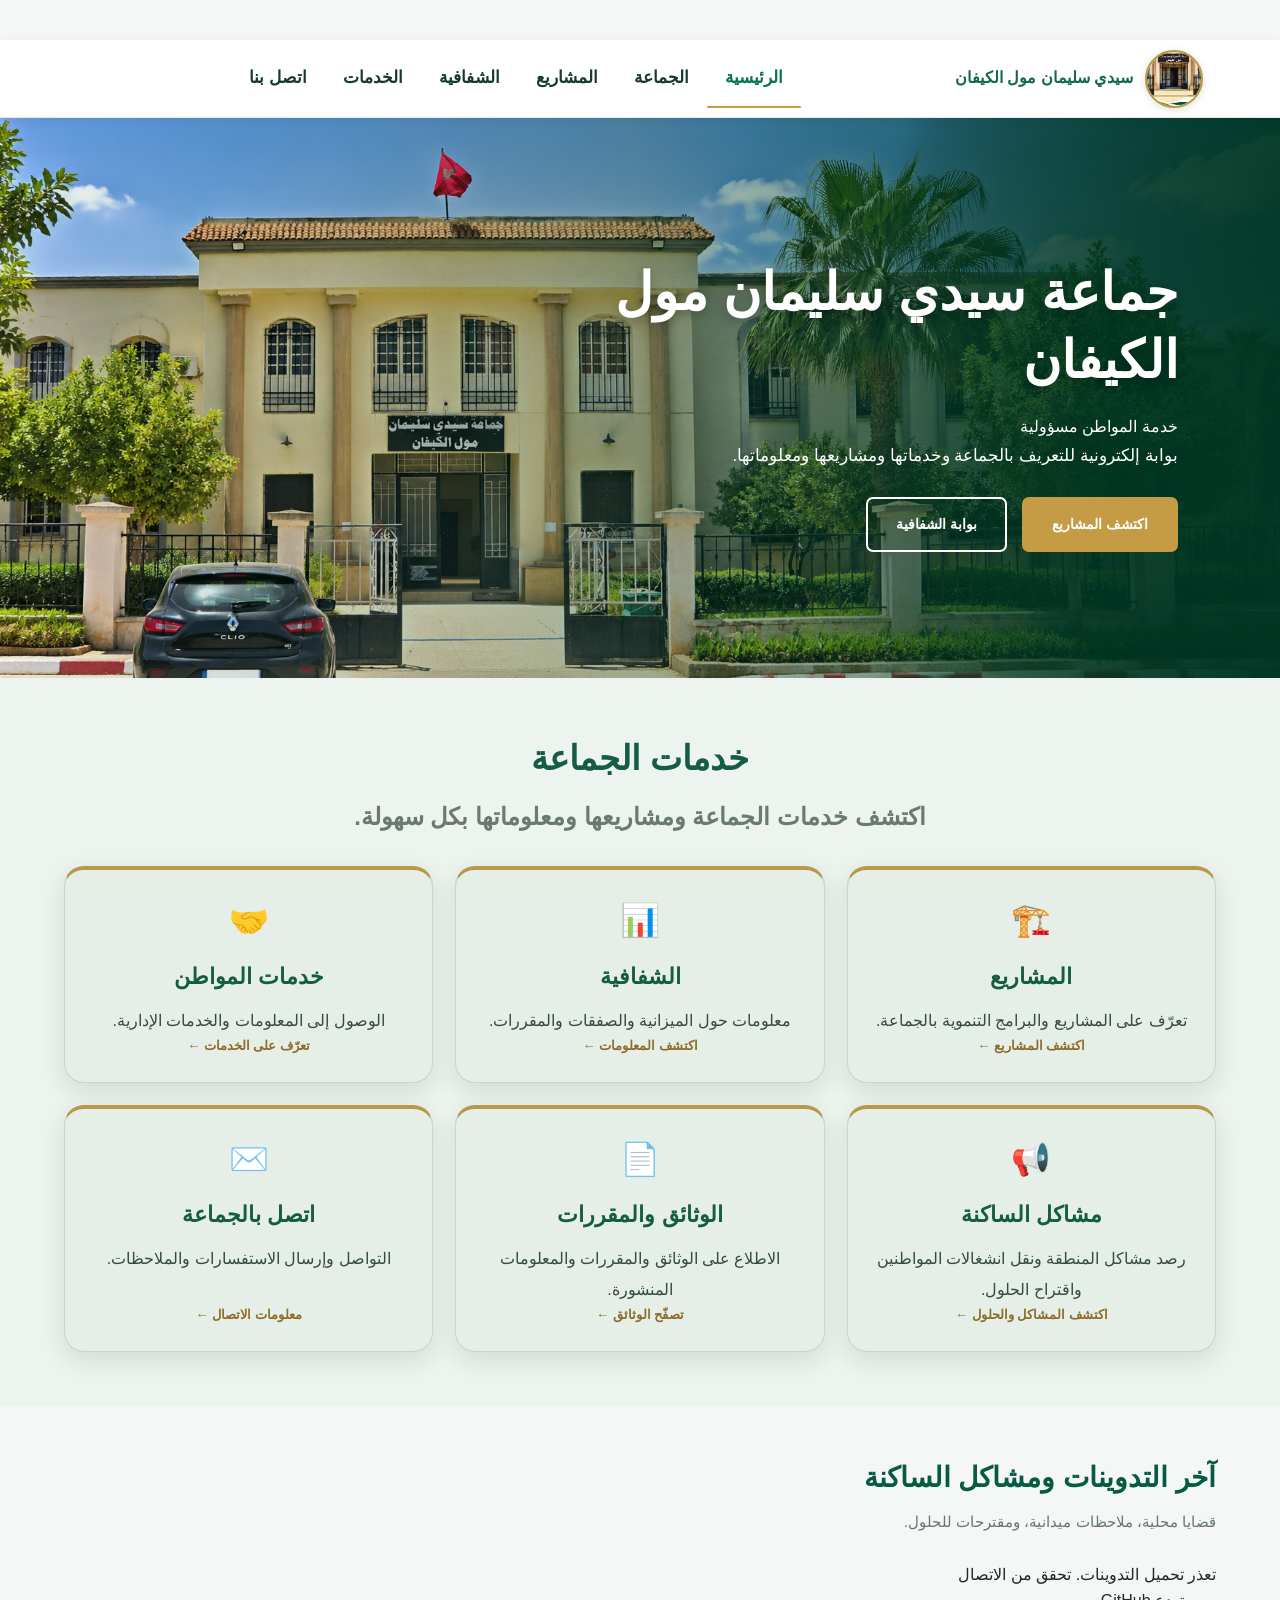
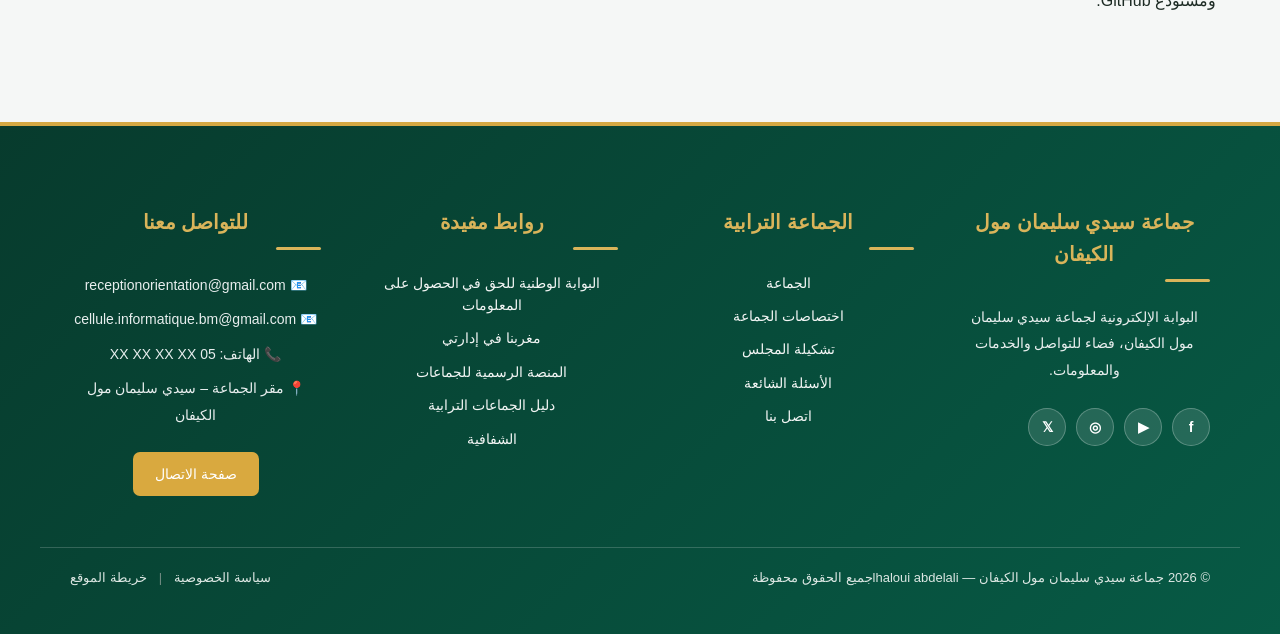
==== commit ceea47eb: "Update index.html" ====
--- a/index.html
+++ b/index.html
@@ -78,7 +78,7 @@
 
         <section class="services" id="services">
             <h2>خدمات الجماعة</h2>
-            <p class="services-intro">اكتشف خدمات الجماعة ومشاريعها ومعلوماتها بكل سهولة.</p>
+            <h1 class="services-intro">اكتشف خدمات الجماعة ومشاريعها ومعلوماتها بكل سهولة.</h1>
 
             <div class="cards">
 
--- a/style.css
+++ b/style.css
@@ -2841,4 +2841,243 @@
         height: 48px;
         flex-basis: 48px;
     }
+}
+
+/* ===== تحسين بطاقات خدمات الجماعة ===== */
+
+.services {
+    padding: 48px 5%;
+    background: linear-gradient(180deg, #f4f8f5, #eaf2ed);
+}
+
+.services h2 {
+    color: #145c43;
+    font-size: clamp(27px, 4vw, 34px);
+    line-height: 1.5;
+    margin-bottom: 14px;
+}
+
+.cards {
+    gap: 20px;
+}
+
+.card,
+a.card {
+    box-sizing: border-box;
+    padding: 25px 20px;
+    min-height: 0;
+    border: 1px solid #dce9e0;
+    border-top: 3px solid #bd963f;
+    border-radius: 18px;
+    background: rgba(255, 255, 255, 0.92);
+    box-shadow: 0 5px 18px rgba(20, 70, 48, 0.07);
+    transition: box-shadow 0.25s ease, transform 0.25s ease;
+}
+
+.card h3,
+a.card h3 {
+    color: #145c43;
+    font-size: 21px;
+    line-height: 1.6;
+    margin: 12px 0 8px;
+}
+
+.card p,
+a.card p {
+    color: #46574e;
+    font-size: 16px;
+    line-height: 1.9;
+}
+
+.card:hover,
+a.card:hover {
+    transform: translateY(-3px);
+    border-top-color: #145c43;
+    box-shadow: 0 10px 25px rgba(20, 70, 48, 0.12);
+}
+
+/* تحسين العرض على الهاتف */
+@media screen and (max-width: 600px) {
+    .services {
+        padding: 32px 16px;
+    }
+
+    .services h2 {
+        font-size: 27px;
+        margin-bottom: 12px;
+    }
+
+    .cards {
+        grid-template-columns: minmax(0, 1fr);
+        gap: 14px;
+    }
+
+    .card,
+    a.card {
+        padding: 19px 17px;
+        border-radius: 15px;
+    }
+
+    .card h3,
+    a.card h3 {
+        font-size: 19px;
+        margin: 8px 0 5px;
+    }
+
+    .card p,
+    a.card p {
+        font-size: 15px;
+        line-height: 1.8;
+        margin-bottom: 8px;
+    }
+
+    .card:hover,
+    a.card:hover {
+        transform: none;
+    }
+}
+
+/* بطاقات مؤسساتية بألوان هادئة */
+.services {
+    background: #edf3ef;
+    padding: 55px 5%;
+}
+
+.cards {
+    gap: 22px;
+}
+
+.card,
+a.card {
+    background: #f4f7f3;
+    border: 1px solid #d8e4db;
+    border-top: 3px solid #c4a052;
+    border-radius: 18px;
+    padding: 27px 22px;
+    box-shadow: 0 7px 20px rgba(24, 65, 46, 0.07);
+    transition: transform 0.25s ease,
+        box-shadow 0.25s ease,
+        background 0.25s ease;
+}
+
+.card:nth-child(even),
+a.card:nth-child(even) {
+    background: #f4f0e5;
+    border-color: #e5dac0;
+    border-top-color: #b9974b;
+}
+
+.card h3,
+a.card h3 {
+    color: #145c43;
+    font-size: 21px;
+    font-weight: 800;
+}
+
+.card p,
+a.card p {
+    color: #46574e;
+    line-height: 1.9;
+}
+
+.card a,
+a.card .card-link {
+    color: #8c6c28;
+    font-weight: 700;
+}
+
+.card:hover,
+a.card:hover {
+    transform: translateY(-4px);
+    box-shadow: 0 13px 28px rgba(24, 65, 46, 0.12);
+}
+
+@media (max-width: 600px) {
+    .services {
+        padding: 32px 16px;
+    }
+
+    .cards {
+        grid-template-columns: 1fr;
+        gap: 15px;
+    }
+
+    .card,
+    a.card {
+        padding: 20px 18px;
+        border-radius: 16px;
+    }
+
+    .card h3,
+    a.card h3 {
+        font-size: 19px;
+    }
+
+    .card p,
+    a.card p {
+        font-size: 15px;
+        line-height: 1.8;
+    }
+
+    .card:hover,
+    a.card:hover {
+        transform: none;
+    }
+}
+
+/* اختبار وتحديث نهائي لبطاقات الخدمات */
+.services .cards .card,
+.services .cards a.card,
+.cards .card,
+.cards a.card {
+    background: #e5eee7 !important;
+    border: 1px solid #c4d7c9 !important;
+    border-top: 4px solid #b9974b !important;
+    border-radius: 20px !important;
+    box-shadow: 0 8px 24px rgba(20, 70, 48, 0.13) !important;
+    padding: 25px 22px !important;
+    color: #173f30 !important;
+}
+
+.services .cards .card h3,
+.services .cards a.card h3,
+.cards .card h3,
+.cards a.card h3 {
+    color: #145c43 !important;
+    font-weight: 800 !important;
+    font-size: 22px !important;
+}
+
+.services .cards .card p,
+.services .cards a.card p,
+.cards .card p,
+.cards a.card p {
+    color: #354b40 !important;
+    font-size: 16px !important;
+    line-height: 1.9 !important;
+}
+
+@media (max-width: 600px) {
+
+    .services .cards .card,
+    .services .cards a.card,
+    .cards .card,
+    .cards a.card {
+        padding: 20px 17px !important;
+        border-radius: 16px !important;
+    }
+
+    .services .cards .card h3,
+    .services .cards a.card h3,
+    .cards .card h3,
+    .cards a.card h3 {
+        font-size: 19px !important;
+    }
+
+    .services .cards .card p,
+    .services .cards a.card p,
+    .cards .card p,
+    .cards a.card p {
+        font-size: 15px !important;
+    }
 }
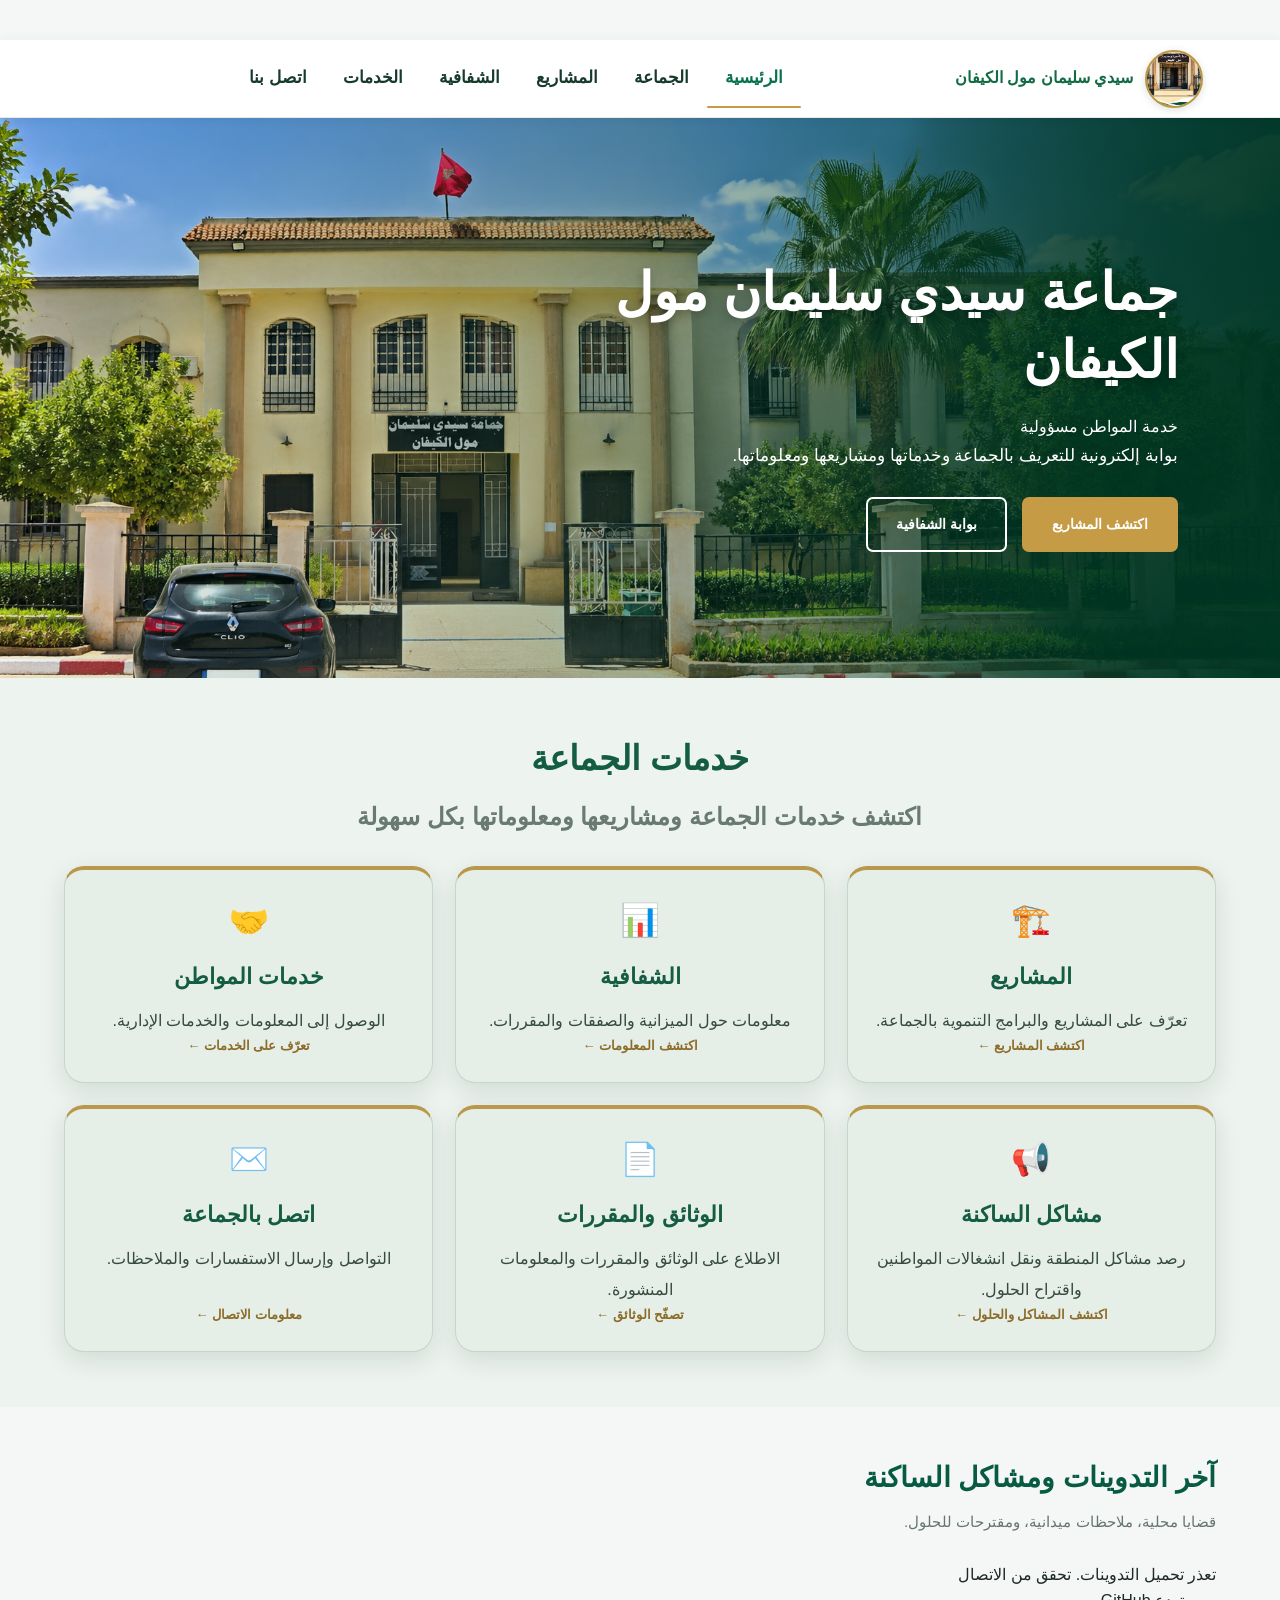
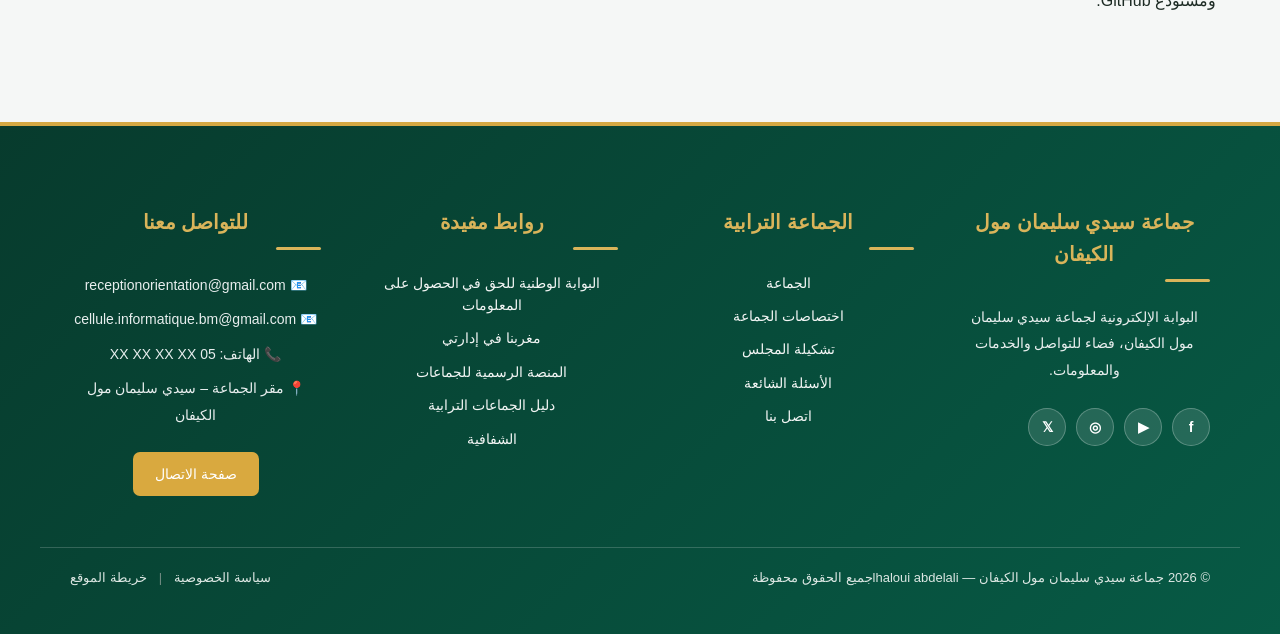
==== commit 56f66058: "Update index.html" ====
--- a/index.html
+++ b/index.html
@@ -78,7 +78,7 @@
 
         <section class="services" id="services">
             <h2>خدمات الجماعة</h2>
-            <h1 class="services-intro">اكتشف خدمات الجماعة ومشاريعها ومعلوماتها بكل سهولة.</h1>
+            <h1 class="services-intro">اكتشف خدمات الجماعة ومشاريعها ومعلوماتها بكل سهولة</h1>
 
             <div class="cards">
 
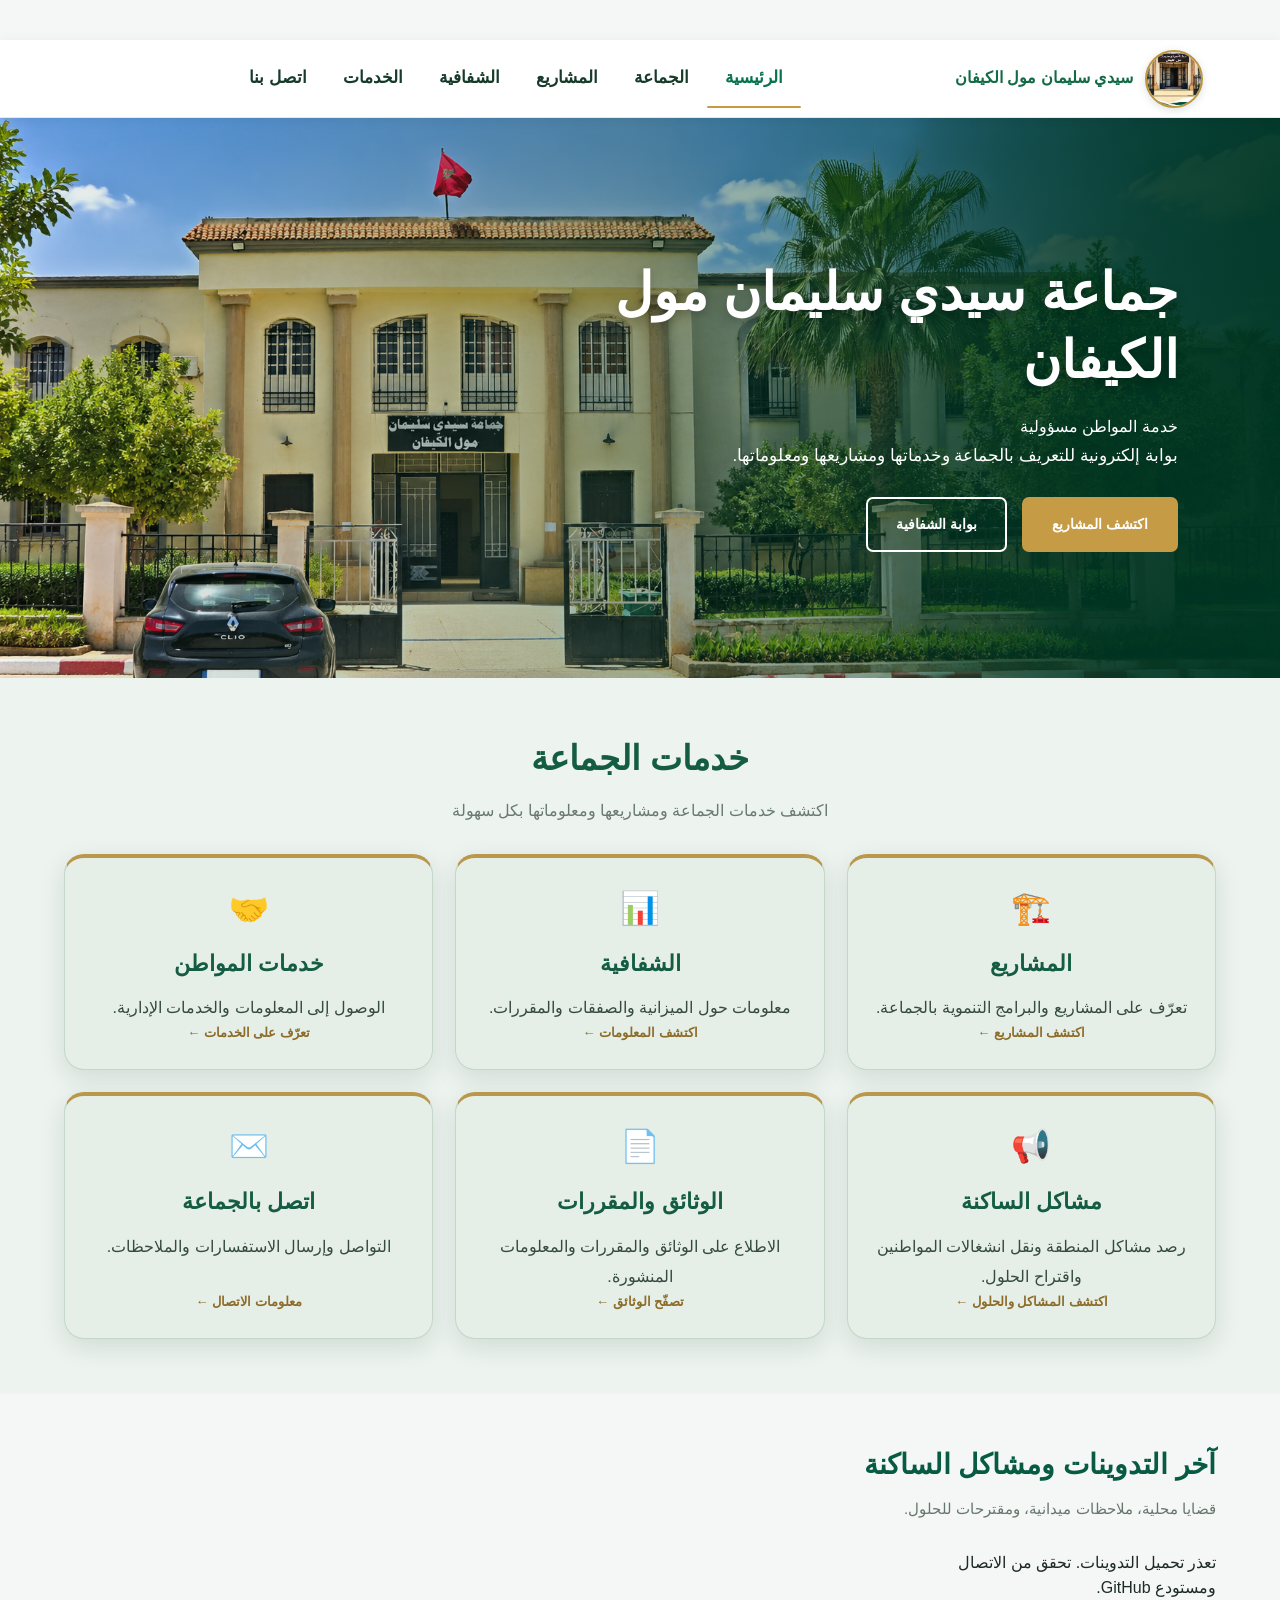
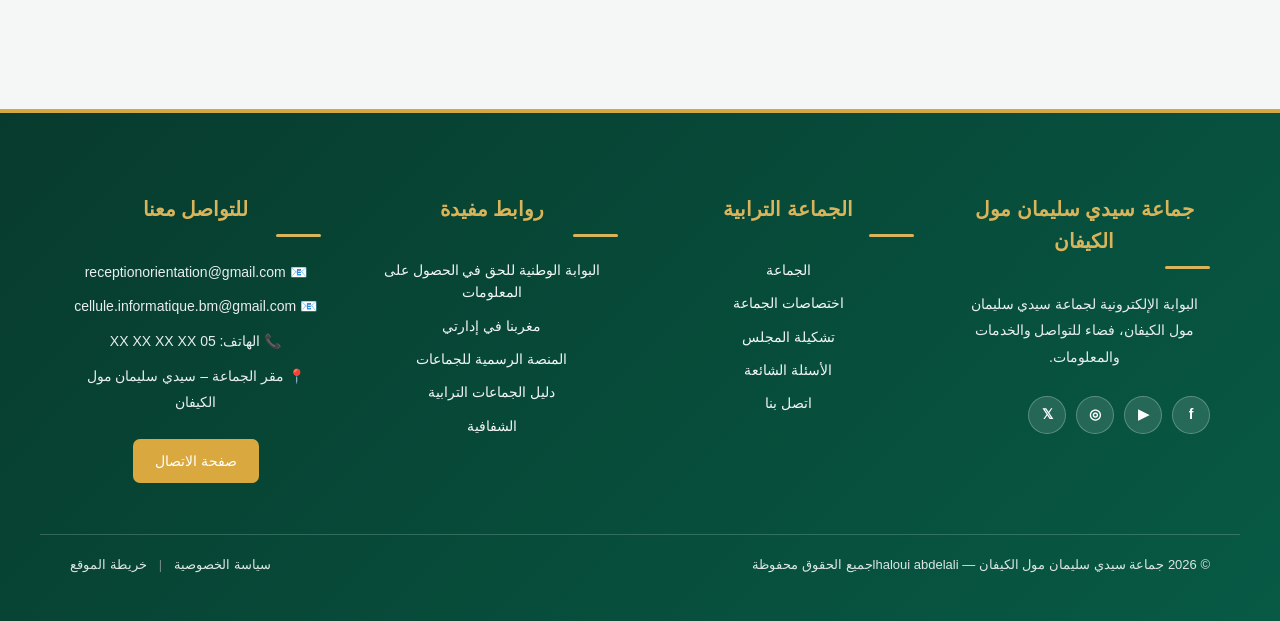
==== commit 7ffc3824: "Update index.html" ====
--- a/index.html
+++ b/index.html
@@ -78,7 +78,7 @@
 
         <section class="services" id="services">
             <h2>خدمات الجماعة</h2>
-            <h1 class="services-intro">اكتشف خدمات الجماعة ومشاريعها ومعلوماتها بكل سهولة</h1>
+            <p class="services-intro">اكتشف خدمات الجماعة ومشاريعها ومعلوماتها بكل سهولة</p>
 
             <div class="cards">
 
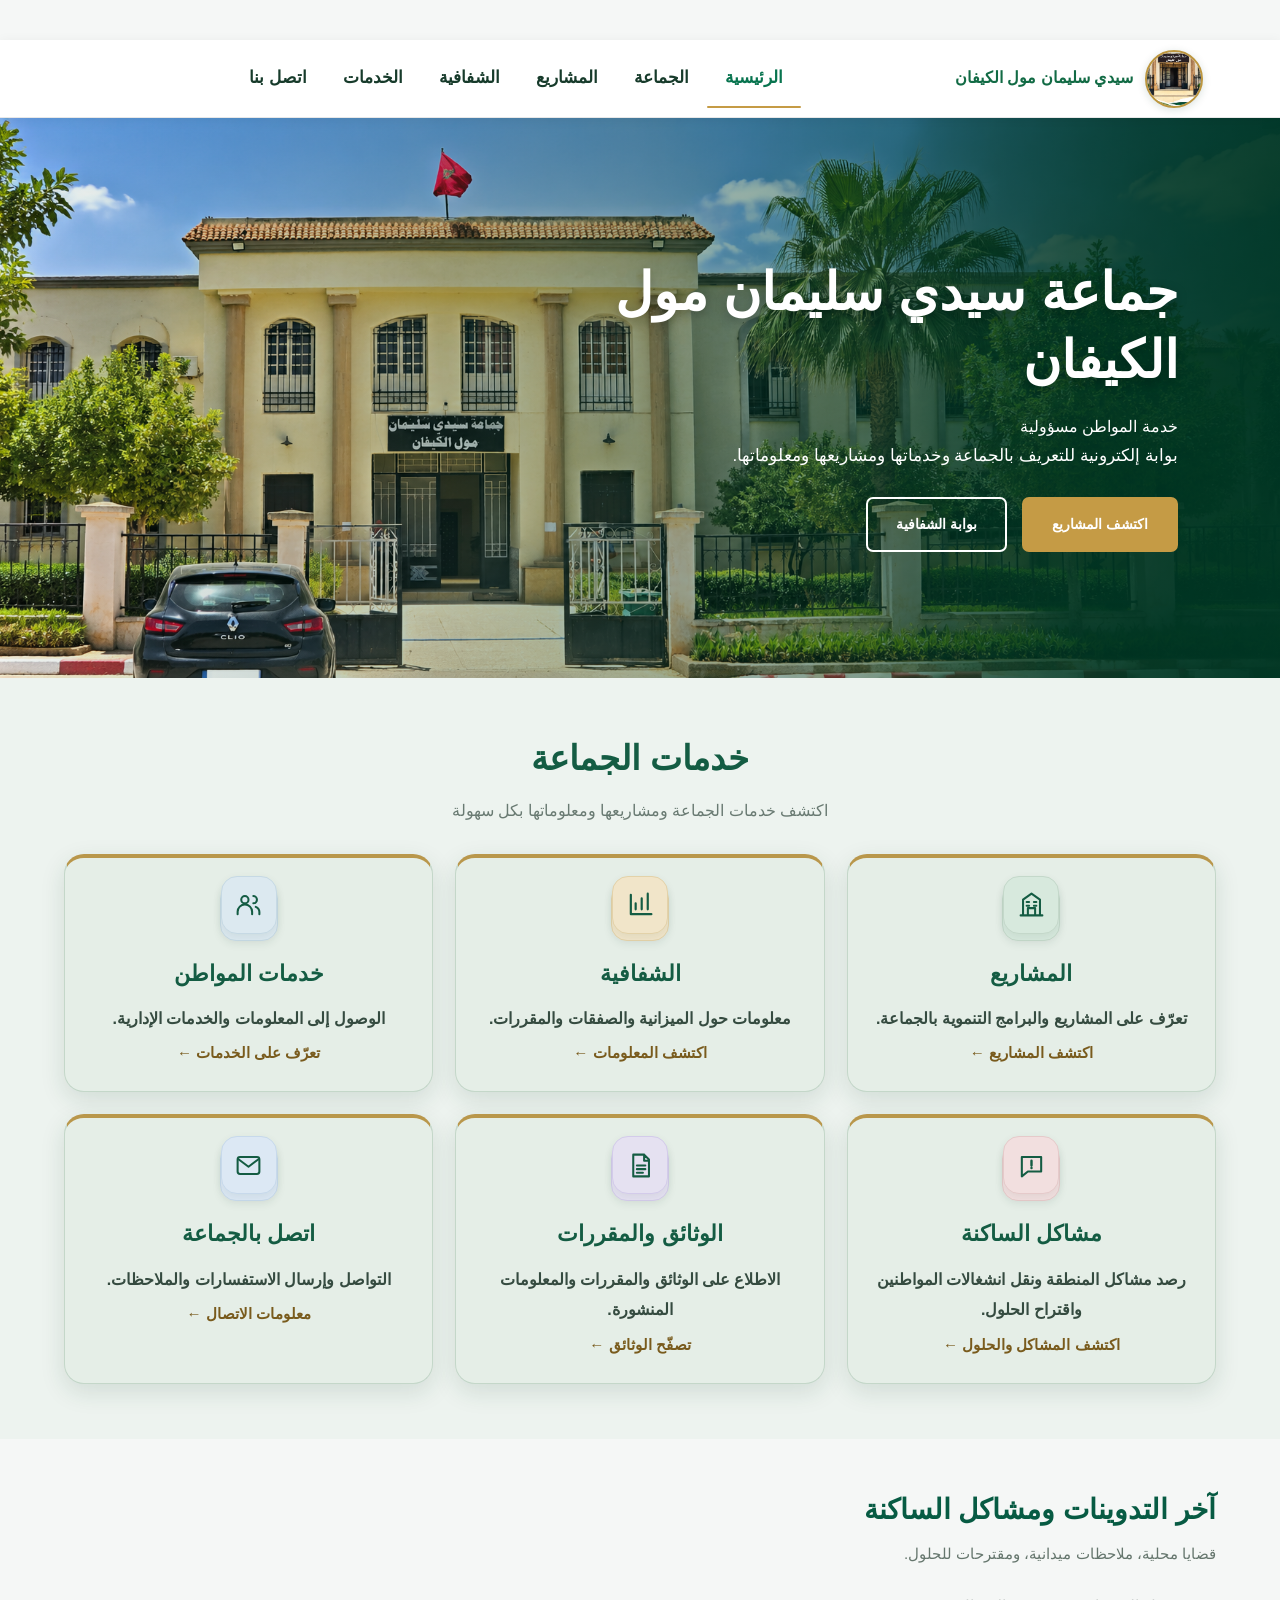
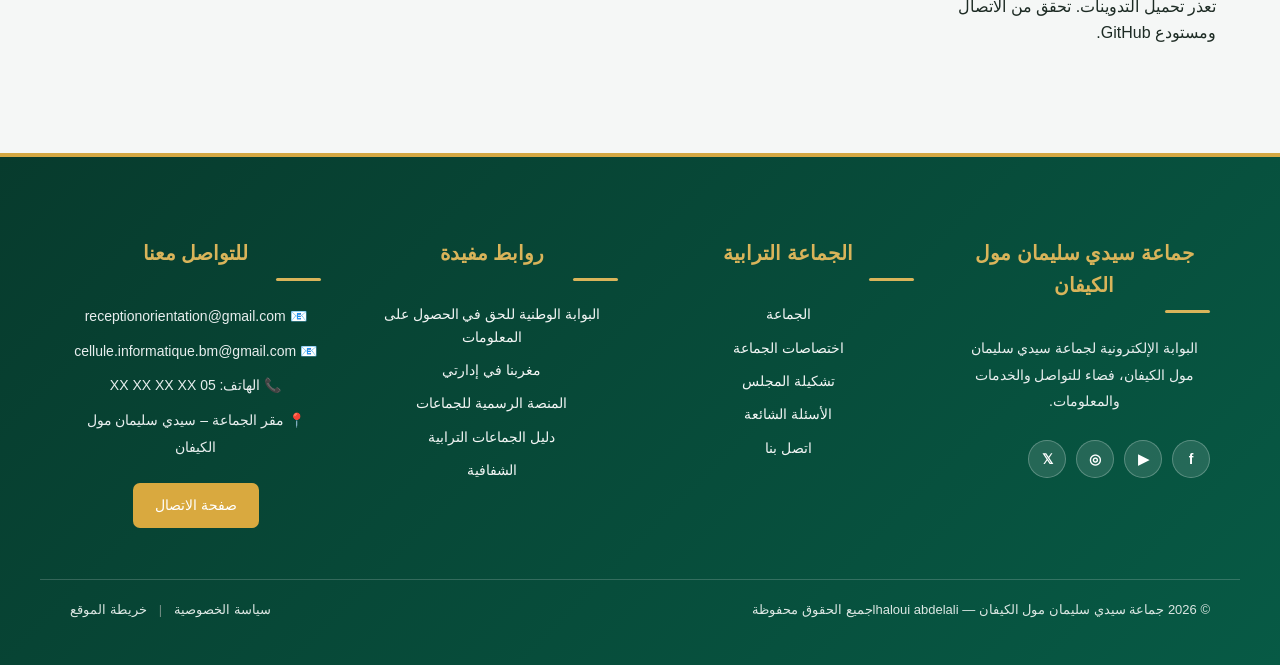
==== commit d66ffe5b: "011" ====
--- a/index.html
+++ b/index.html
@@ -83,42 +83,91 @@
             <div class="cards">
 
                 <a href="pages/projects.html" class="card">
-                    <div class="card-icon">🏗️</div>
+                    <div class="card-icon">
+                        <div class="card-icon">
+                            <svg viewBox="0 0 24 24" aria-hidden="true">
+                                <path d="M3 21h18M5 21V8l7-5 7 5v13M9 21v-6h6v6M8 10h2m4 0h2M8 13h2m4 0h2" fill="none"
+                                    stroke="currentColor" stroke-width="1.7" stroke-linecap="round"
+                                    stroke-linejoin="round" />
+                            </svg>
+                        </div>
+                    </div>
                     <h3>المشاريع</h3>
                     <p>تعرّف على المشاريع والبرامج التنموية بالجماعة.</p>
                     <span class="card-link">اكتشف المشاريع ←</span>
                 </a>
 
                 <a href="pages/transparency.html" class="card">
-                    <div class="card-icon">📊</div>
+                    <div class="card-icon">
+                        <div class="card-icon">
+                            <svg viewBox="0 0 24 24" aria-hidden="true">
+                                <path d="M4 20V4m0 16h17M8 16v-5m5 5V7m5 9V3" fill="none" stroke="currentColor"
+                                    stroke-width="1.8" stroke-linecap="round" stroke-linejoin="round" />
+                            </svg>
+                        </div>
+                    </div>
                     <h3>الشفافية</h3>
                     <p>معلومات حول الميزانية والصفقات والمقررات.</p>
                     <span class="card-link">اكتشف المعلومات ←</span>
                 </a>
 
                 <a href="pages/services.html" class="card">
-                    <div class="card-icon">🤝</div>
+                    <div class="card-icon">
+                        <div class="card-icon">
+                            <svg viewBox="0 0 24 24" aria-hidden="true">
+                                <circle cx="9" cy="8" r="3" fill="none" stroke="currentColor" stroke-width="1.7" />
+                                <path d="M3 20v-2a6 6 0 0 1 12 0v2M16 5a3 3 0 0 1 0 6m2 3a5 5 0 0 1 3 5v1" fill="none"
+                                    stroke="currentColor" stroke-width="1.7" stroke-linecap="round" />
+                            </svg>
+                        </div>
+                    </div>
                     <h3>خدمات المواطن</h3>
                     <p>الوصول إلى المعلومات والخدمات الإدارية.</p>
                     <span class="card-link">تعرّف على الخدمات ←</span>
                 </a>
 
                 <a href="#posts" class="card">
-                    <div class="card-icon">📢</div>
+                    <div class="card-icon">
+                        <div class="card-icon">
+                            <svg viewBox="0 0 24 24" aria-hidden="true">
+                                <path d="M4 5h16v12H9l-5 4V5Z" fill="none" stroke="currentColor" stroke-width="1.7"
+                                    stroke-linejoin="round" />
+                                <path d="M12 8v4m0 2h.01" fill="none" stroke="currentColor" stroke-width="2"
+                                    stroke-linecap="round" />
+                            </svg>
+                        </div>
+                    </div>
                     <h3>مشاكل الساكنة</h3>
                     <p>رصد مشاكل المنطقة ونقل انشغالات المواطنين واقتراح الحلول.</p>
                     <span class="card-link">اكتشف المشاكل والحلول ←</span>
                 </a>
 
                 <a href="pages/documents.html" class="card">
-                    <div class="card-icon">📄</div>
+                    <div class="card-icon">
+                        <div class="card-icon">
+                            <svg viewBox="0 0 24 24" aria-hidden="true">
+                                <path d="M6 3h9l4 4v14H6zM15 3v5h4M9 12h7m-7 3h7m-7 3h5" fill="none"
+                                    stroke="currentColor" stroke-width="1.7" stroke-linecap="round"
+                                    stroke-linejoin="round" />
+                            </svg>
+                        </div>
+                    </div>
                     <h3>الوثائق والمقررات</h3>
                     <p>الاطلاع على الوثائق والمقررات والمعلومات المنشورة.</p>
                     <span class="card-link">تصفّح الوثائق ←</span>
                 </a>
 
                 <a href="pages/contact.html" class="card">
-                    <div class="card-icon">✉️</div>
+                    <div class="card-icon">
+                        <div class="card-icon">
+                            <svg viewBox="0 0 24 24" aria-hidden="true">
+                                <rect x="3" y="5" width="18" height="14" rx="2" fill="none" stroke="currentColor"
+                                    stroke-width="1.7" />
+                                <path d="m4 7 8 6 8-6" fill="none" stroke="currentColor" stroke-width="1.7"
+                                    stroke-linecap="round" stroke-linejoin="round" />
+                            </svg>
+                        </div>
+                    </div>
                     <h3>اتصل بالجماعة</h3>
                     <p>التواصل وإرسال الاستفسارات والملاحظات.</p>
                     <span class="card-link">معلومات الاتصال ←</span>
--- a/style.css
+++ b/style.css
@@ -3080,4 +3080,239 @@
     .cards a.card p {
         font-size: 15px !important;
     }
+}
+
+/* تحسين وضوح بطاقات الخدمات */
+.cards .card,
+.cards a.card {
+    background: linear-gradient(145deg, #f1f6f1, #e4eee6) !important;
+    border: 1px solid #cbdccf !important;
+    border-top: 4px solid #bd963f !important;
+    border-radius: 18px !important;
+    box-shadow: 0 8px 24px rgba(20, 70, 48, 0.09) !important;
+}
+
+/* عناوين البطاقات */
+.cards .card h3,
+.cards a.card h3 {
+    font-size: 23px !important;
+    line-height: 1.7 !important;
+    color: #145c43 !important;
+}
+
+/* وصف البطاقات */
+.cards .card p,
+.cards a.card p {
+    font-size: 17px !important;
+    line-height: 2 !important;
+    color: #354b40 !important;
+}
+
+/* روابط البطاقات */
+.cards .card a,
+.cards a.card {
+    font-weight: 700;
+}
+
+/* تأثير عند مرور المؤشر */
+@media (hover: hover) {
+
+    .cards .card:hover,
+    .cards a.card:hover {
+        transform: translateY(-5px);
+        box-shadow: 0 14px 30px rgba(20, 70, 48, 0.14) !important;
+    }
+}
+
+/* ضبط الهاتف */
+@media screen and (max-width: 600px) {
+
+    .cards .card h3,
+    .cards a.card h3 {
+        font-size: 20px !important;
+    }
+
+    .cards .card p,
+    .cards a.card p {
+        font-size: 15px !important;
+        line-height: 1.9 !important;
+    }
+}
+
+/* خلفيات مميزة لأيقونات الخدمات */
+.card .service-icon,
+.card .icon,
+a.card .service-icon,
+a.card .icon {
+    width: 58px;
+    height: 58px;
+    margin: 0 auto 14px;
+    display: inline-flex;
+    align-items: center;
+    justify-content: center;
+    border-radius: 16px;
+    background: #d7e9dd;
+    color: #145c43;
+    font-size: 29px;
+}
+
+/* تمييز بطاقة الشفافية */
+.card:nth-child(2) .service-icon,
+.card:nth-child(2) .icon,
+a.card:nth-child(2) .service-icon,
+a.card:nth-child(2) .icon {
+    background: #f1e5c9;
+    color: #87651e;
+}
+
+/* تمييز خدمات المواطنين */
+.card:nth-child(3) .service-icon,
+.card:nth-child(3) .icon,
+a.card:nth-child(3) .service-icon,
+a.card:nth-child(3) .icon {
+    background: #dce9f0;
+    color: #315e76;
+}
+
+/* حجم متوازن على الهاتف */
+@media (max-width: 600px) {
+
+    .card .service-icon,
+    .card .icon,
+    a.card .service-icon,
+    a.card .icon {
+        width: 48px;
+        height: 48px;
+        font-size: 24px;
+        border-radius: 13px;
+    }
+}
+
+/* خلفيات احترافية لأيقونات بطاقات الجماعة */
+.cards .card-icon {
+    width: 58px;
+    height: 58px;
+    margin: 0 auto 14px;
+    display: flex;
+    align-items: center;
+    justify-content: center;
+
+    background: #d7e9dd;
+    color: #145c43;
+    border: 1px solid #c4d8ca;
+    border-radius: 16px;
+
+    font-size: 29px;
+    line-height: 1;
+    box-shadow: 0 3px 9px rgba(20, 70, 48, 0.08);
+}
+
+/* الشفافية: لمسة ذهبية */
+.cards .card:nth-child(2) .card-icon {
+    background: #f1e5c9;
+    border-color: #e3d2a9;
+}
+
+/* خدمات المواطنين */
+.cards .card:nth-child(3) .card-icon {
+    background: #dce9f0;
+    border-color: #c6d9e4;
+}
+
+/* مشاكل الساكنة */
+.cards .card:nth-child(4) .card-icon {
+    background: #f2dfdf;
+    border-color: #e5caca;
+}
+
+/* الوثائق والمقررات */
+.cards .card:nth-child(5) .card-icon {
+    background: #e5e1f1;
+    border-color: #d3cbea;
+}
+
+/* اتصل بالجماعة */
+.cards .card:nth-child(6) .card-icon {
+    background: #dce8f4;
+    border-color: #c7d9eb;
+}
+
+/* الأيقونات على الهاتف */
+@media (max-width: 600px) {
+    .cards .card-icon {
+        width: 48px;
+        height: 48px;
+        font-size: 25px;
+        border-radius: 14px;
+        margin-bottom: 10px;
+    }
+}
+
+/* الأيقونات المؤسساتية */
+.cards .card-icon {
+    width: 58px;
+    height: 58px;
+    margin: 0 auto 14px;
+    display: flex;
+    align-items: center;
+    justify-content: center;
+    box-sizing: border-box;
+    border-radius: 16px;
+}
+
+.cards .card-icon svg {
+    width: 29px;
+    height: 29px;
+    display: block;
+    color: inherit;
+}
+
+@media (max-width: 600px) {
+    .cards .card-icon {
+        width: 48px;
+        height: 48px;
+        margin-bottom: 10px;
+        border-radius: 13px;
+    }
+
+    .cards .card-icon svg {
+        width: 25px;
+        height: 25px;
+    }
+}
+
+/* تحسين القراءة داخل بطاقات الخدمات */
+.cards .card h3 {
+    font-size: 22px;
+    line-height: 1.7;
+    color: #104b36;
+}
+
+.cards .card p {
+    font-size: 16px;
+    line-height: 1.9;
+    color: #35483d;
+}
+
+.cards .card .card-link {
+    display: inline-block;
+    margin-top: 5px;
+    color: #795b1d;
+    font-size: 15px;
+    font-weight: 700;
+    line-height: 1.8;
+}
+
+@media (max-width: 600px) {
+    .cards .card h3 {
+        font-size: 20px;
+    }
+
+    .cards .card p {
+        font-size: 15px;
+    }
+
+    .cards .card .card-link {
+        font-size: 15px;
+    }
 }
